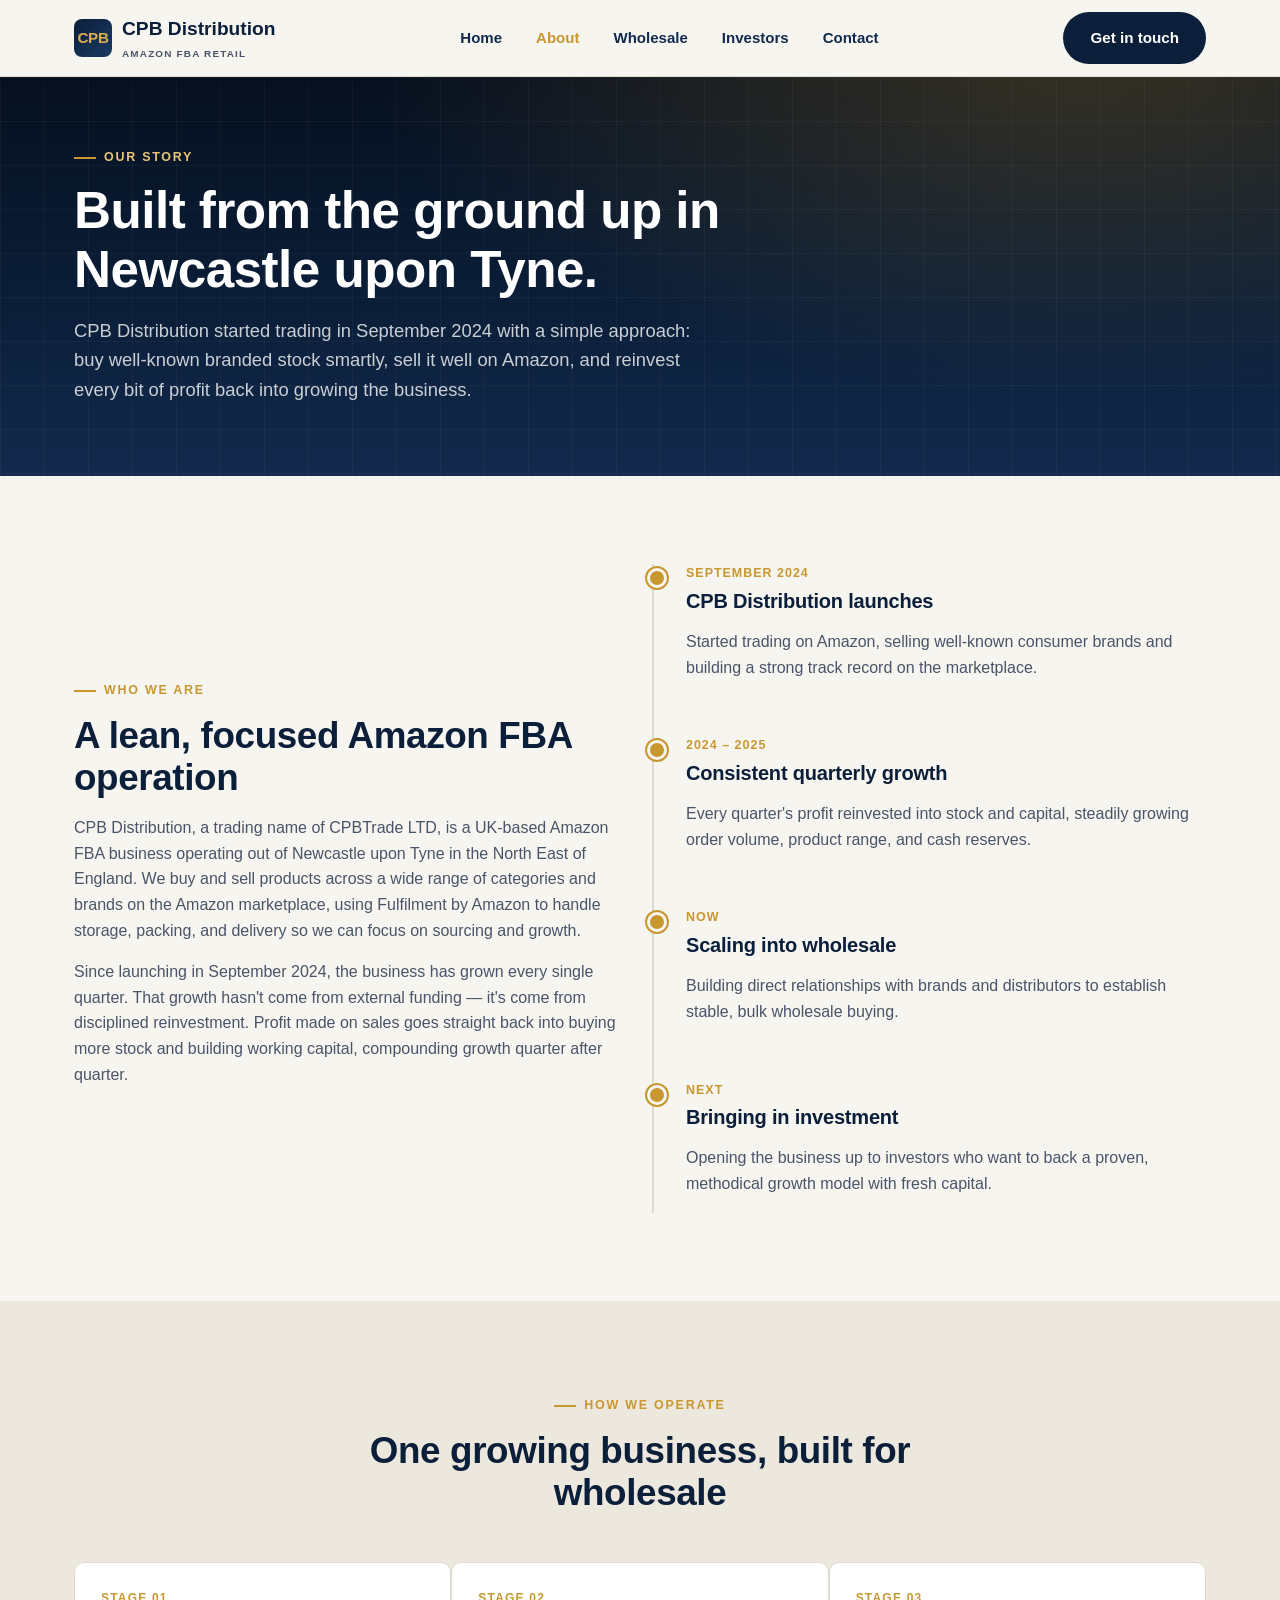
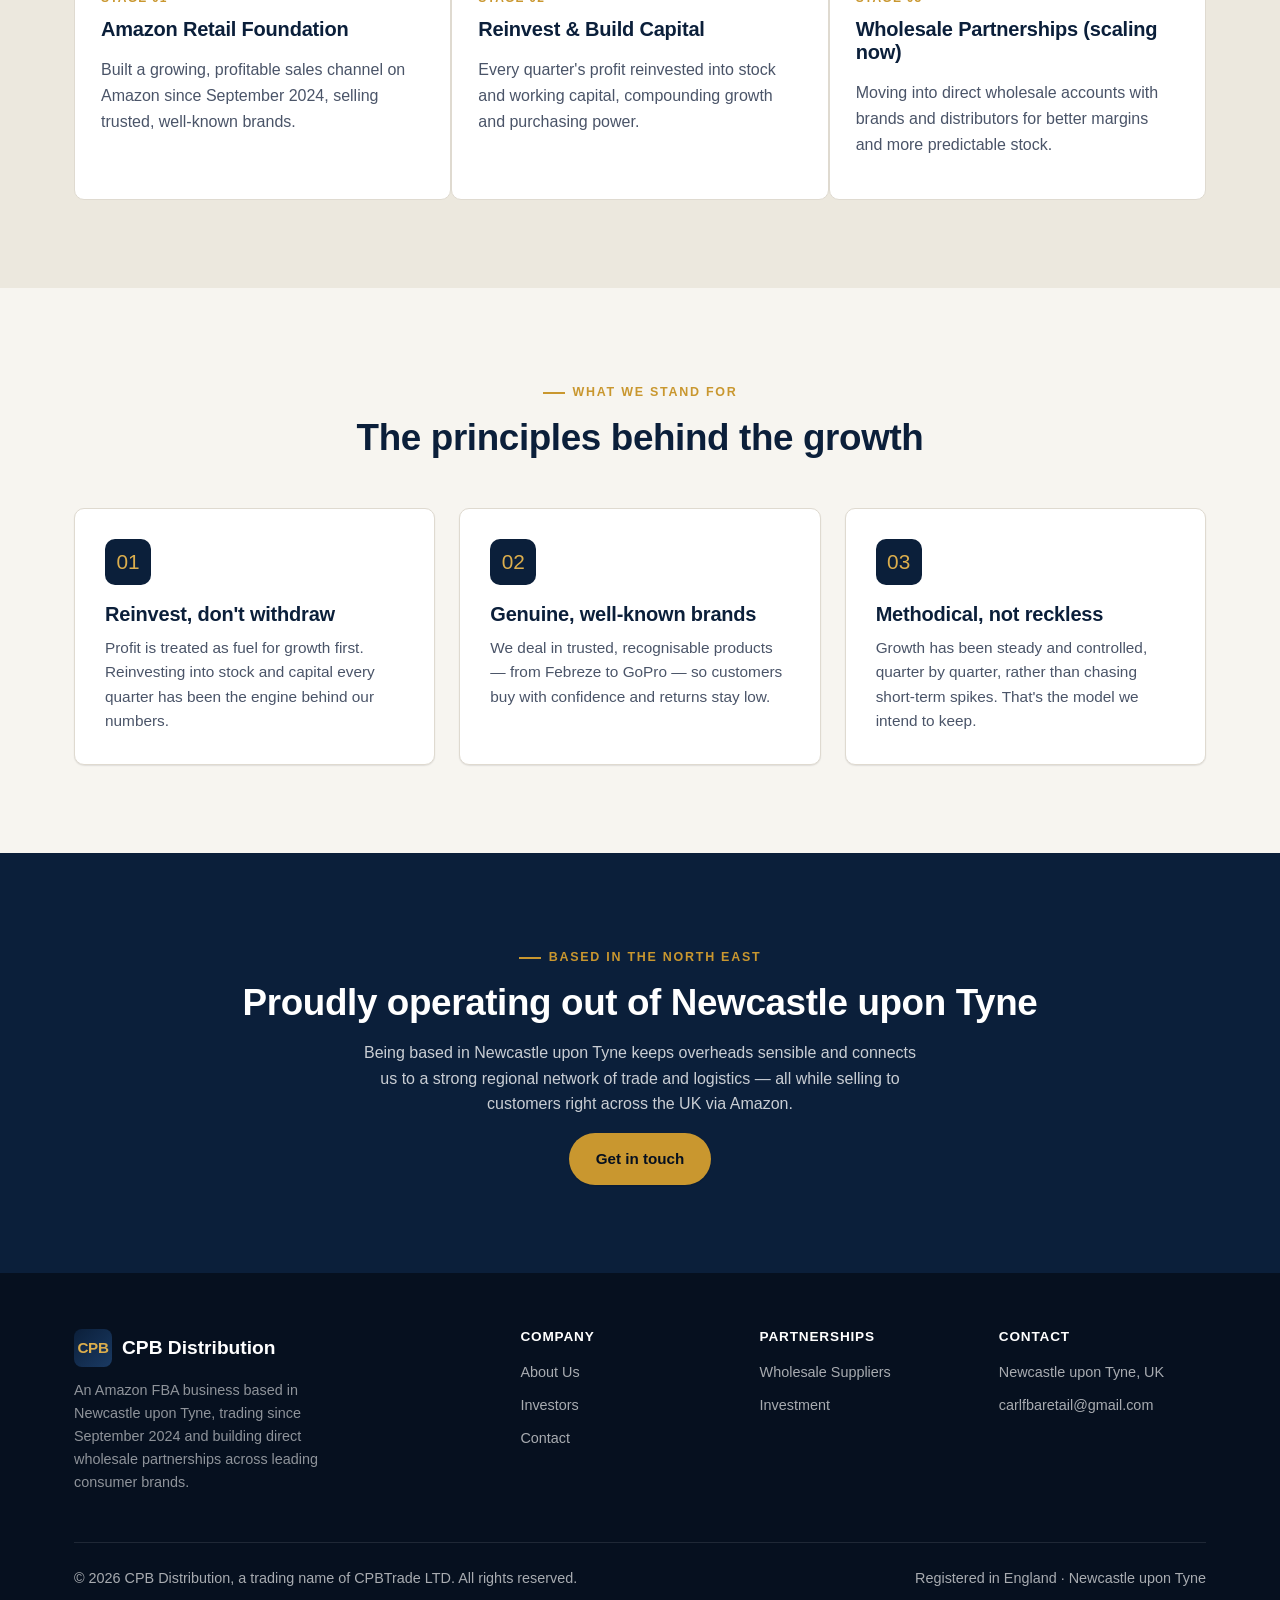
==== about.html @ 3da2c619 "Rebrand site to CPB Distribution (trading name of CPBTrade LTD) Swaps the customer-facing brand acro" ====
<!doctype html>
<html lang="en">
<head>
<meta charset="UTF-8">
<meta name="viewport" content="width=device-width, initial-scale=1.0">
<title>About CPB Distribution | Amazon FBA, Newcastle upon Tyne</title>
<meta name="description" content="CPB Distribution is an Amazon FBA business based in Newcastle upon Tyne, trading since September 2024. Learn our story, our model, and where we're heading.">
<link rel="icon" href="assets/img/favicon.svg" type="image/svg+xml">
<link rel="stylesheet" href="assets/css/style.css">
</head>
<body>

<header class="site-header">
  <div class="wrap nav">
    <a href="index.html" class="brand">
      <span class="mark">CPB</span>
      <span>
        CPB Distribution
        <span class="sub">Amazon FBA Retail</span>
      </span>
    </a>
    <nav class="nav-links">
      <a href="index.html">Home</a>
      <a href="about.html">About</a>
      <a href="wholesale.html">Wholesale</a>
      <a href="investors.html">Investors</a>
      <a href="contact.html">Contact</a>
    </nav>
    <div class="nav-cta">
      <a href="contact.html" class="btn btn-dark">Get in touch</a>
      <button class="nav-toggle" aria-label="Toggle menu"><span></span></button>
    </div>
  </div>
</header>

<section class="hero hero-page">
  <div class="wrap">
    <div class="eyebrow">Our story</div>
    <h1>Built from the ground up in Newcastle upon Tyne.</h1>
    <p class="lead">CPB Distribution started trading in September 2024 with a simple approach: buy well-known branded stock smartly, sell it well on Amazon, and reinvest every bit of profit back into growing the business.</p>
  </div>
</section>

<section>
  <div class="wrap grid-2" style="align-items:center">
    <div>
      <div class="eyebrow">Who we are</div>
      <h2>A lean, focused Amazon FBA operation</h2>
      <p>CPB Distribution, a trading name of CPBTrade LTD, is a UK-based Amazon FBA business operating out of Newcastle upon Tyne in the North East of England. We buy and sell products across a wide range of categories and brands on the Amazon marketplace, using Fulfilment by Amazon to handle storage, packing, and delivery so we can focus on sourcing and growth.</p>
      <p>Since launching in September 2024, the business has grown every single quarter. That growth hasn't come from external funding — it's come from disciplined reinvestment. Profit made on sales goes straight back into buying more stock and building working capital, compounding growth quarter after quarter.</p>
    </div>
    <div class="timeline">
      <div class="timeline-item">
        <span class="date">September 2024</span>
        <h3>CPB Distribution launches</h3>
        <p>Started trading on Amazon, selling well-known consumer brands and building a strong track record on the marketplace.</p>
      </div>
      <div class="timeline-item">
        <span class="date">2024 – 2025</span>
        <h3>Consistent quarterly growth</h3>
        <p>Every quarter's profit reinvested into stock and capital, steadily growing order volume, product range, and cash reserves.</p>
      </div>
      <div class="timeline-item">
        <span class="date">Now</span>
        <h3>Scaling into wholesale</h3>
        <p>Building direct relationships with brands and distributors to establish stable, bulk wholesale buying.</p>
      </div>
      <div class="timeline-item">
        <span class="date">Next</span>
        <h3>Bringing in investment</h3>
        <p>Opening the business up to investors who want to back a proven, methodical growth model with fresh capital.</p>
      </div>
    </div>
  </div>
</section>

<section class="bg-alt">
  <div class="wrap">
    <div class="section-head">
      <div class="eyebrow" style="justify-content:center">How we operate</div>
      <h2>One growing business, built for wholesale</h2>
    </div>
    <div class="flow">
      <div class="flow-step">
        <div class="step-num">STAGE 01</div>
        <h3>Amazon Retail Foundation</h3>
        <p>Built a growing, profitable sales channel on Amazon since September 2024, selling trusted, well-known brands.</p>
      </div>
      <div class="flow-step">
        <div class="step-num">STAGE 02</div>
        <h3>Reinvest &amp; Build Capital</h3>
        <p>Every quarter's profit reinvested into stock and working capital, compounding growth and purchasing power.</p>
      </div>
      <div class="flow-step">
        <div class="step-num">STAGE 03</div>
        <h3>Wholesale Partnerships (scaling now)</h3>
        <p>Moving into direct wholesale accounts with brands and distributors for better margins and more predictable stock.</p>
      </div>
    </div>
  </div>
</section>

<section>
  <div class="wrap">
    <div class="section-head">
      <div class="eyebrow" style="justify-content:center">What we stand for</div>
      <h2>The principles behind the growth</h2>
    </div>
    <div class="grid-3">
      <div class="card">
        <div class="icon">01</div>
        <h3>Reinvest, don't withdraw</h3>
        <p>Profit is treated as fuel for growth first. Reinvesting into stock and capital every quarter has been the engine behind our numbers.</p>
      </div>
      <div class="card">
        <div class="icon">02</div>
        <h3>Genuine, well-known brands</h3>
        <p>We deal in trusted, recognisable products — from Febreze to GoPro — so customers buy with confidence and returns stay low.</p>
      </div>
      <div class="card">
        <div class="icon">03</div>
        <h3>Methodical, not reckless</h3>
        <p>Growth has been steady and controlled, quarter by quarter, rather than chasing short-term spikes. That's the model we intend to keep.</p>
      </div>
    </div>
  </div>
</section>

<section class="bg-navy">
  <div class="wrap">
    <div class="callout" style="background:transparent; padding:0;">
      <div class="eyebrow" style="justify-content:center">Based in the North East</div>
      <h2>Proudly operating out of Newcastle upon Tyne</h2>
      <p>Being based in Newcastle upon Tyne keeps overheads sensible and connects us to a strong regional network of trade and logistics — all while selling to customers right across the UK via Amazon.</p>
      <div class="cta-row" style="justify-content:center">
        <a href="contact.html" class="btn btn-primary">Get in touch</a>
      </div>
    </div>
  </div>
</section>

<footer class="site-footer">
  <div class="wrap">
    <div class="footer-grid">
      <div class="footer-brand">
        <div class="brand"><span class="mark">CPB</span> CPB Distribution</div>
        <p style="color:rgba(255,255,255,0.55); max-width:280px;">An Amazon FBA business based in Newcastle upon Tyne, trading since September 2024 and building direct wholesale partnerships across leading consumer brands.</p>
      </div>
      <div>
        <h4>Company</h4>
        <ul>
          <li><a href="about.html">About Us</a></li>
          <li><a href="investors.html">Investors</a></li>
          <li><a href="contact.html">Contact</a></li>
        </ul>
      </div>
      <div>
        <h4>Partnerships</h4>
        <ul>
          <li><a href="wholesale.html">Wholesale Suppliers</a></li>
          <li><a href="investors.html">Investment</a></li>
        </ul>
      </div>
      <div>
        <h4>Contact</h4>
        <ul>
          <li>Newcastle upon Tyne, UK</li>
          <li><a href="mailto:carlfbaretail@gmail.com">carlfbaretail@gmail.com</a></li>
        </ul>
      </div>
    </div>
    <div class="footer-bottom">
      <span>&copy; 2026 CPB Distribution, a trading name of CPBTrade LTD. All rights reserved.</span>
      <span>Registered in England &middot; Newcastle upon Tyne</span>
    </div>
  </div>
</footer>

<script src="assets/js/main.js"></script>
</body>
</html>
---- assets/css/style.css ----
/* ==========================================================================
   CPB Distribution — Site Styles
   ========================================================================== */

:root {
  --navy-950: #06101f;
  --navy-900: #0b1f3a;
  --navy-800: #122a4d;
  --navy-700: #1a3a63;
  --navy-600: #234a7c;
  --gold-500: #c9972f;
  --gold-400: #dcae4d;
  --gold-300: #e8c477;
  --paper: #f7f5f0;
  --paper-dim: #ece8de;
  --ink: #10151f;
  --ink-soft: #4a5468;
  --white: #ffffff;
  --line: #dfdad0;
  --success: #2f7a4d;

  --max-w: 1180px;
  --radius: 10px;
  --shadow-sm: 0 1px 2px rgba(6, 16, 31, 0.06), 0 1px 1px rgba(6, 16, 31, 0.04);
  --shadow-md: 0 8px 24px rgba(6, 16, 31, 0.10);
  --shadow-lg: 0 20px 48px rgba(6, 16, 31, 0.16);

  --font: -apple-system, BlinkMacSystemFont, "Segoe UI", Roboto, Helvetica, Arial, sans-serif;
}

* { box-sizing: border-box; }
html { scroll-behavior: smooth; }

body {
  margin: 0;
  font-family: var(--font);
  color: var(--ink);
  background: var(--paper);
  line-height: 1.6;
  -webkit-font-smoothing: antialiased;
}

img { max-width: 100%; display: block; }

a { color: inherit; text-decoration: none; }

.wrap {
  max-width: var(--max-w);
  margin: 0 auto;
  padding: 0 24px;
}

h1, h2, h3, h4 {
  font-family: var(--font);
  font-weight: 700;
  line-height: 1.15;
  letter-spacing: -0.01em;
  color: var(--navy-900);
  margin: 0 0 16px;
}

h1 { font-size: clamp(2rem, 4vw, 3.2rem); }
h2 { font-size: clamp(1.6rem, 3vw, 2.3rem); }
h3 { font-size: 1.25rem; }

p { margin: 0 0 16px; color: var(--ink-soft); }

.lead {
  font-size: 1.15rem;
  color: var(--ink-soft);
}

.eyebrow {
  display: inline-flex;
  align-items: center;
  gap: 8px;
  font-size: 0.78rem;
  font-weight: 700;
  letter-spacing: 0.14em;
  text-transform: uppercase;
  color: var(--gold-500);
  margin-bottom: 14px;
}
.eyebrow::before {
  content: "";
  width: 22px;
  height: 2px;
  background: var(--gold-500);
  display: inline-block;
}

section { padding: 88px 0; }
section.tight { padding: 56px 0; }

/* ---------- Buttons ---------- */
.btn {
  display: inline-flex;
  align-items: center;
  gap: 8px;
  padding: 13px 26px;
  border-radius: 999px;
  font-weight: 600;
  font-size: 0.95rem;
  border: 1px solid transparent;
  cursor: pointer;
  transition: transform 0.15s ease, box-shadow 0.15s ease, background 0.15s ease, color 0.15s ease;
}
.btn-primary {
  background: var(--gold-500);
  color: var(--navy-950);
  box-shadow: var(--shadow-sm);
}
.btn-primary:hover { background: var(--gold-400); transform: translateY(-1px); box-shadow: var(--shadow-md); }

.btn-outline {
  background: transparent;
  border-color: rgba(255,255,255,0.35);
  color: var(--white);
}
.btn-outline:hover { background: rgba(255,255,255,0.1); transform: translateY(-1px); }

.btn-dark {
  background: var(--navy-900);
  color: var(--white);
}
.btn-dark:hover { background: var(--navy-800); transform: translateY(-1px); box-shadow: var(--shadow-md); }

.btn-ghost {
  background: transparent;
  border-color: var(--line);
  color: var(--navy-900);
}
.btn-ghost:hover { border-color: var(--navy-600); }

.cta-row { display: flex; gap: 14px; flex-wrap: wrap; }

/* ---------- Header / Nav ---------- */
.site-header {
  position: sticky;
  top: 0;
  z-index: 100;
  background: rgba(247, 245, 240, 0.9);
  backdrop-filter: saturate(180%) blur(10px);
  border-bottom: 1px solid var(--line);
}
.nav {
  display: flex;
  align-items: center;
  justify-content: space-between;
  height: 76px;
}
.brand {
  display: flex;
  align-items: center;
  gap: 10px;
  font-weight: 800;
  font-size: 1.2rem;
  color: var(--navy-900);
}
.brand .mark {
  width: 38px;
  height: 38px;
  border-radius: 8px;
  background: linear-gradient(135deg, var(--navy-900), var(--navy-700));
  color: var(--gold-400);
  display: flex;
  align-items: center;
  justify-content: center;
  font-weight: 800;
  font-size: 0.95rem;
  letter-spacing: -0.02em;
}
.brand .sub {
  display: block;
  font-size: 0.62rem;
  font-weight: 600;
  letter-spacing: 0.12em;
  color: var(--ink-soft);
  text-transform: uppercase;
  margin-top: 1px;
}

.nav-links {
  display: flex;
  align-items: center;
  gap: 6px;
}
.nav-links a {
  padding: 9px 14px;
  border-radius: 8px;
  font-size: 0.94rem;
  font-weight: 600;
  color: var(--navy-800);
  transition: background 0.15s ease, color 0.15s ease;
}
.nav-links a:hover { background: var(--paper-dim); }
.nav-links a.active { color: var(--gold-500); }

.nav-cta { display: flex; align-items: center; gap: 10px; }
.nav-toggle {
  display: none;
  background: none;
  border: 1px solid var(--line);
  border-radius: 8px;
  width: 42px;
  height: 42px;
  align-items: center;
  justify-content: center;
  cursor: pointer;
}
.nav-toggle span, .nav-toggle::before, .nav-toggle::after {
  content: "";
  display: block;
  width: 18px;
  height: 2px;
  background: var(--navy-900);
  position: relative;
}
.nav-toggle::before { transform: translateY(-6px); position: absolute; }
.nav-toggle::after { transform: translateY(6px); position: absolute; }

/* ---------- Hero ---------- */
.hero {
  background: radial-gradient(1200px 600px at 85% -10%, rgba(201,151,47,0.25), transparent 60%), linear-gradient(180deg, var(--navy-950), var(--navy-900) 60%, var(--navy-800));
  color: var(--white);
  padding: 96px 0 84px;
  position: relative;
  overflow: hidden;
}
.hero::after {
  content: "";
  position: absolute;
  inset: 0;
  background-image: linear-gradient(rgba(255,255,255,0.035) 1px, transparent 1px), linear-gradient(90deg, rgba(255,255,255,0.035) 1px, transparent 1px);
  background-size: 44px 44px;
  pointer-events: none;
}
.hero .wrap { position: relative; }
.hero .eyebrow { color: var(--gold-300); }
.hero h1 { color: var(--white); max-width: 780px; }
.hero p.lead { color: rgba(255,255,255,0.78); max-width: 620px; }
.hero-page {
  padding: 64px 0 56px;
}
.hero-page h1 { max-width: 700px; }

/* ---------- Stat strip ---------- */
.stat-strip {
  background: var(--navy-800);
  border-top: 1px solid rgba(255,255,255,0.08);
}
.stat-grid {
  display: grid;
  grid-template-columns: repeat(4, 1fr);
  gap: 24px;
  padding: 36px 0;
}
.stat {
  text-align: left;
  border-left: 2px solid var(--gold-500);
  padding-left: 16px;
}
.stat .num {
  font-size: 1.7rem;
  font-weight: 800;
  color: var(--white);
  display: block;
  letter-spacing: -0.01em;
}
.stat .label {
  font-size: 0.85rem;
  color: rgba(255,255,255,0.65);
}

/* ---------- Cards / Grid ---------- */
.grid-3 {
  display: grid;
  grid-template-columns: repeat(3, 1fr);
  gap: 24px;
}
.grid-2 {
  display: grid;
  grid-template-columns: 1fr 1fr;
  gap: 24px;
}
.card {
  background: var(--white);
  border: 1px solid var(--line);
  border-radius: var(--radius);
  padding: 30px;
  box-shadow: var(--shadow-sm);
  transition: box-shadow 0.2s ease, transform 0.2s ease;
}
.card:hover { box-shadow: var(--shadow-md); transform: translateY(-2px); }
.card .icon {
  width: 46px;
  height: 46px;
  border-radius: 10px;
  background: var(--navy-900);
  color: var(--gold-400);
  display: flex;
  align-items: center;
  justify-content: center;
  font-size: 1.3rem;
  margin-bottom: 18px;
}
.card h3 { margin-bottom: 10px; }
.card p { margin-bottom: 0; font-size: 0.96rem; }
.card .tag {
  display: inline-block;
  font-size: 0.7rem;
  font-weight: 700;
  letter-spacing: 0.08em;
  text-transform: uppercase;
  color: var(--gold-500);
  background: rgba(201,151,47,0.12);
  padding: 4px 10px;
  border-radius: 999px;
  margin-bottom: 14px;
}

.section-head {
  max-width: 640px;
  margin: 0 auto 48px;
  text-align: center;
}
.section-head.left { margin: 0 0 48px; text-align: left; }

.bg-alt { background: var(--paper-dim); }
.bg-navy { background: var(--navy-900); color: var(--white); }
.bg-navy h2, .bg-navy h3 { color: var(--white); }
.bg-navy p { color: rgba(255,255,255,0.75); }

/* ---------- Brands ---------- */
.brand-strip {
  display: flex;
  flex-wrap: wrap;
  gap: 14px;
  justify-content: center;
}
.brand-pill {
  display: flex;
  align-items: center;
  gap: 10px;
  background: var(--white);
  border: 1px solid var(--line);
  border-radius: 999px;
  padding: 12px 22px;
  font-weight: 700;
  color: var(--navy-900);
  font-size: 1rem;
  box-shadow: var(--shadow-sm);
}
.brand-pill .dot {
  width: 9px;
  height: 9px;
  border-radius: 50%;
  background: var(--gold-500);
}

/* ---------- Timeline ---------- */
.timeline {
  position: relative;
  padding-left: 32px;
  border-left: 2px solid var(--line);
}
.timeline-item {
  position: relative;
  padding-bottom: 40px;
}
.timeline-item:last-child { padding-bottom: 0; }
.timeline-item::before {
  content: "";
  position: absolute;
  left: -39px;
  top: 4px;
  width: 14px;
  height: 14px;
  border-radius: 50%;
  background: var(--gold-500);
  border: 3px solid var(--paper);
  box-shadow: 0 0 0 2px var(--gold-500);
}
.timeline-item .date {
  font-size: 0.78rem;
  font-weight: 700;
  letter-spacing: 0.08em;
  text-transform: uppercase;
  color: var(--gold-500);
  margin-bottom: 6px;
  display: block;
}

/* ---------- Model / flow ---------- */
.flow {
  display: grid;
  grid-template-columns: repeat(3, 1fr);
  gap: 0;
  align-items: stretch;
}
.flow-step {
  background: var(--white);
  border: 1px solid var(--line);
  border-radius: var(--radius);
  padding: 26px;
  position: relative;
}
.flow-step .step-num {
  font-size: 0.75rem;
  font-weight: 800;
  color: var(--gold-500);
  letter-spacing: 0.1em;
  margin-bottom: 10px;
}

/* ---------- List check ---------- */
.check-list { list-style: none; padding: 0; margin: 0; }
.check-list li {
  display: flex;
  gap: 12px;
  align-items: flex-start;
  margin-bottom: 14px;
  color: var(--ink-soft);
}
.check-list li::before {
  content: "✓";
  flex-shrink: 0;
  width: 22px;
  height: 22px;
  border-radius: 50%;
  background: rgba(201,151,47,0.15);
  color: var(--gold-500);
  font-weight: 800;
  font-size: 0.75rem;
  display: flex;
  align-items: center;
  justify-content: center;
  margin-top: 2px;
}

/* ---------- Quote / Callout ---------- */
.callout {
  background: linear-gradient(135deg, var(--navy-900), var(--navy-700));
  color: var(--white);
  border-radius: 16px;
  padding: 48px;
  text-align: center;
}
.callout h2 { color: var(--white); }
.callout p { color: rgba(255,255,255,0.78); max-width: 560px; margin-left: auto; margin-right: auto; }

/* ---------- Forms ---------- */
.form-card {
  background: var(--white);
  border: 1px solid var(--line);
  border-radius: var(--radius);
  padding: 36px;
  box-shadow: var(--shadow-sm);
}
.form-row { margin-bottom: 18px; }
.form-row label {
  display: block;
  font-weight: 600;
  font-size: 0.88rem;
  color: var(--navy-900);
  margin-bottom: 6px;
}
.form-row input,
.form-row select,
.form-row textarea {
  width: 100%;
  padding: 12px 14px;
  border: 1px solid var(--line);
  border-radius: 8px;
  font-family: var(--font);
  font-size: 0.95rem;
  background: var(--paper);
  color: var(--ink);
  transition: border-color 0.15s ease, box-shadow 0.15s ease;
}
.form-row input:focus,
.form-row select:focus,
.form-row textarea:focus {
  outline: none;
  border-color: var(--gold-500);
  box-shadow: 0 0 0 3px rgba(201,151,47,0.18);
}
.form-row textarea { resize: vertical; min-height: 120px; }
.form-note { font-size: 0.82rem; color: var(--ink-soft); margin-top: 10px; }
#form-status {
  margin-top: 16px;
  padding: 12px 16px;
  border-radius: 8px;
  font-size: 0.9rem;
  display: none;
}
#form-status.show { display: block; }
#form-status.ok { background: rgba(47,122,77,0.12); color: var(--success); }

/* ---------- Contact info cards ---------- */
.info-list { list-style: none; padding: 0; margin: 0; }
.info-list li {
  display: flex;
  gap: 14px;
  align-items: flex-start;
  padding: 16px 0;
  border-bottom: 1px solid var(--line);
}
.info-list li:last-child { border-bottom: none; }
.info-list .ic {
  width: 40px;
  height: 40px;
  border-radius: 8px;
  background: var(--navy-900);
  color: var(--gold-400);
  display: flex;
  align-items: center;
  justify-content: center;
  flex-shrink: 0;
}
.info-list strong { display: block; color: var(--navy-900); font-size: 0.92rem; }
.info-list span { color: var(--ink-soft); font-size: 0.92rem; }

/* ---------- Footer ---------- */
.site-footer {
  background: var(--navy-950);
  color: rgba(255,255,255,0.65);
  padding: 56px 0 28px;
  font-size: 0.9rem;
}
.footer-grid {
  display: grid;
  grid-template-columns: 2fr 1fr 1fr 1fr;
  gap: 32px;
  padding-bottom: 32px;
  border-bottom: 1px solid rgba(255,255,255,0.1);
}
.footer-grid h4 {
  color: var(--white);
  font-size: 0.85rem;
  letter-spacing: 0.06em;
  text-transform: uppercase;
  margin-bottom: 16px;
}
.footer-grid ul { list-style: none; padding: 0; margin: 0; }
.footer-grid li { margin-bottom: 10px; }
.footer-grid a:hover { color: var(--gold-400); }
.footer-brand .brand { color: var(--white); margin-bottom: 12px; }
.footer-bottom {
  display: flex;
  justify-content: space-between;
  align-items: center;
  padding-top: 24px;
  flex-wrap: wrap;
  gap: 12px;
}

/* ---------- Badges on hero (page-specific) ---------- */
.badge-row { display: flex; gap: 10px; flex-wrap: wrap; margin-bottom: 22px; }
.badge {
  font-size: 0.75rem;
  font-weight: 700;
  letter-spacing: 0.06em;
  text-transform: uppercase;
  color: var(--navy-950);
  background: var(--gold-400);
  padding: 6px 12px;
  border-radius: 999px;
}
.badge.outline {
  background: transparent;
  color: var(--gold-300);
  border: 1px solid rgba(220,174,77,0.5);
}

/* ---------- Responsive ---------- */
@media (max-width: 900px) {
  .grid-3, .grid-2, .flow, .footer-grid { grid-template-columns: 1fr; }
  .stat-grid { grid-template-columns: repeat(2, 1fr); }
  .footer-grid { gap: 28px; }
}

@media (max-width: 760px) {
  .nav-links { display: none; }
  .nav-toggle { display: flex; }
  .nav.open .nav-links {
    display: flex;
    flex-direction: column;
    position: absolute;
    top: 76px;
    left: 0;
    right: 0;
    background: var(--paper);
    border-bottom: 1px solid var(--line);
    padding: 12px 24px 20px;
    gap: 4px;
  }
  section { padding: 60px 0; }
  .callout { padding: 32px 22px; }
  .footer-bottom { flex-direction: column; align-items: flex-start; }
}
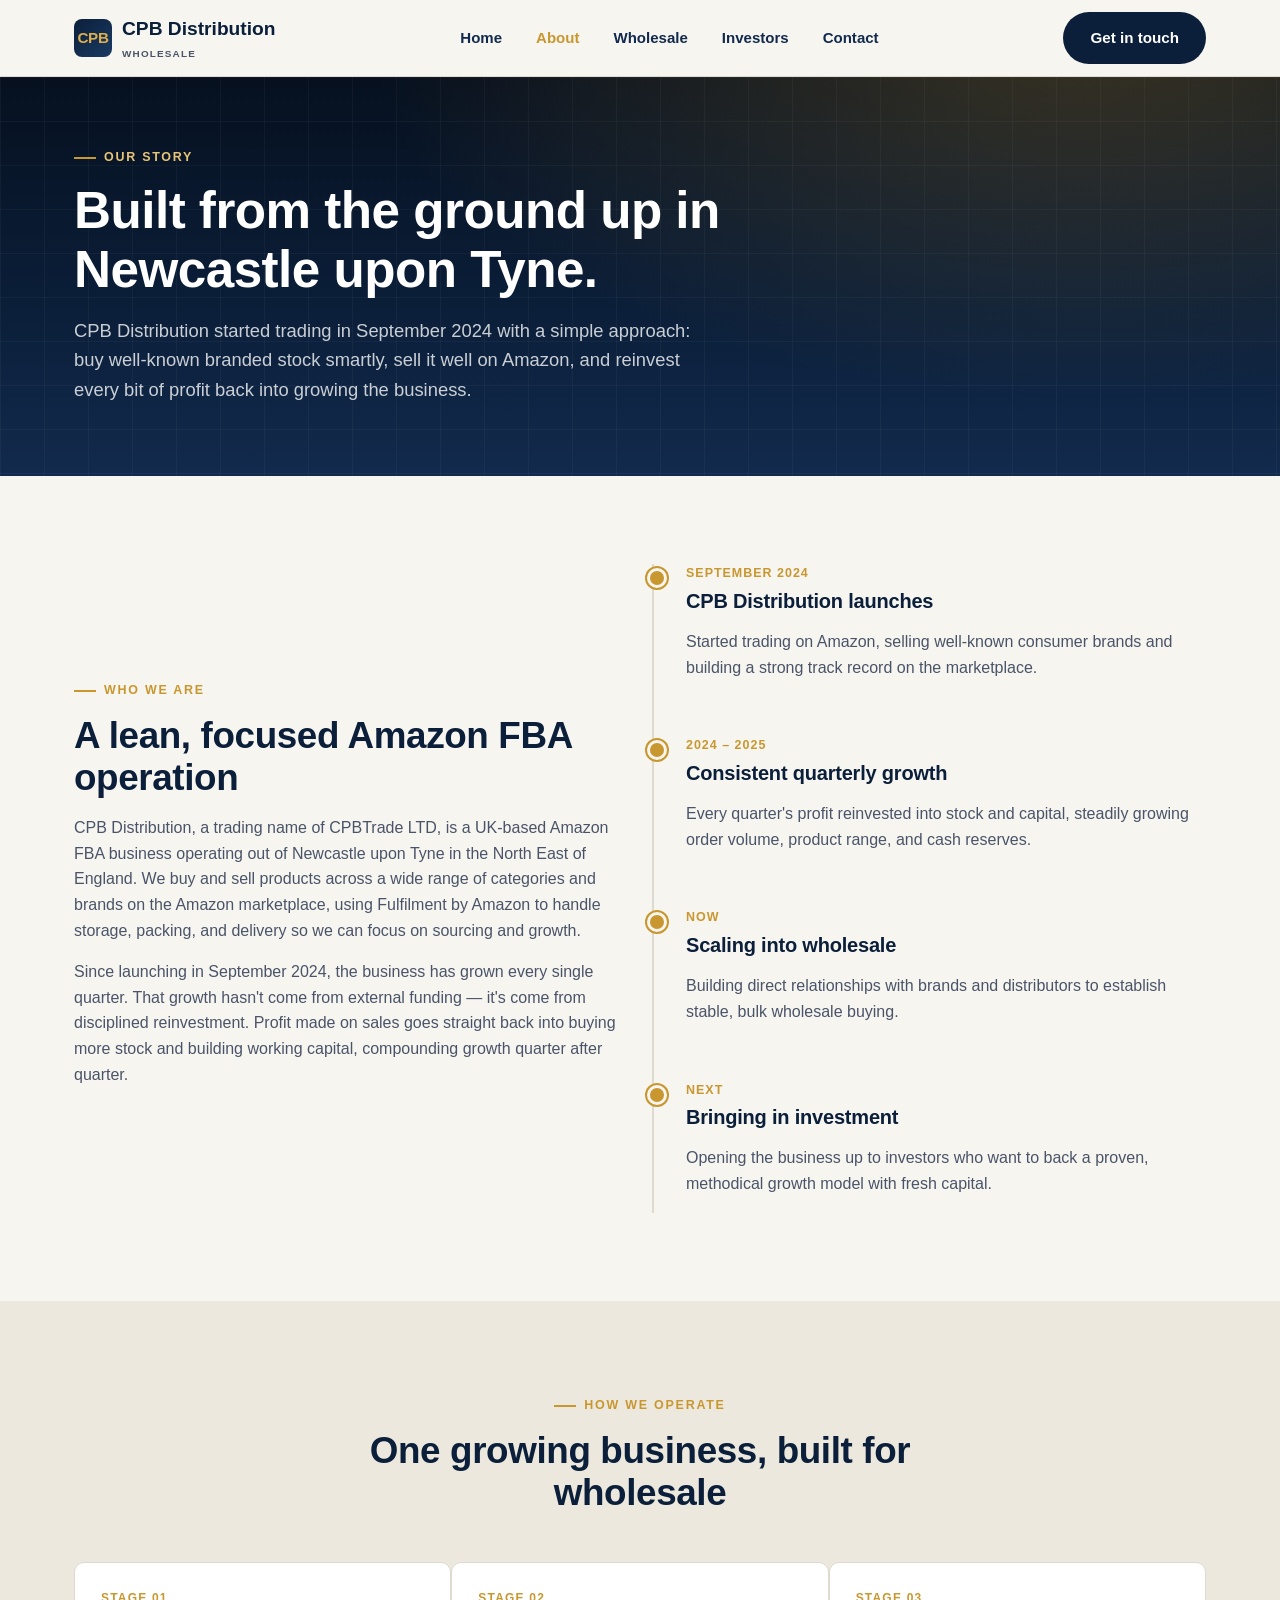
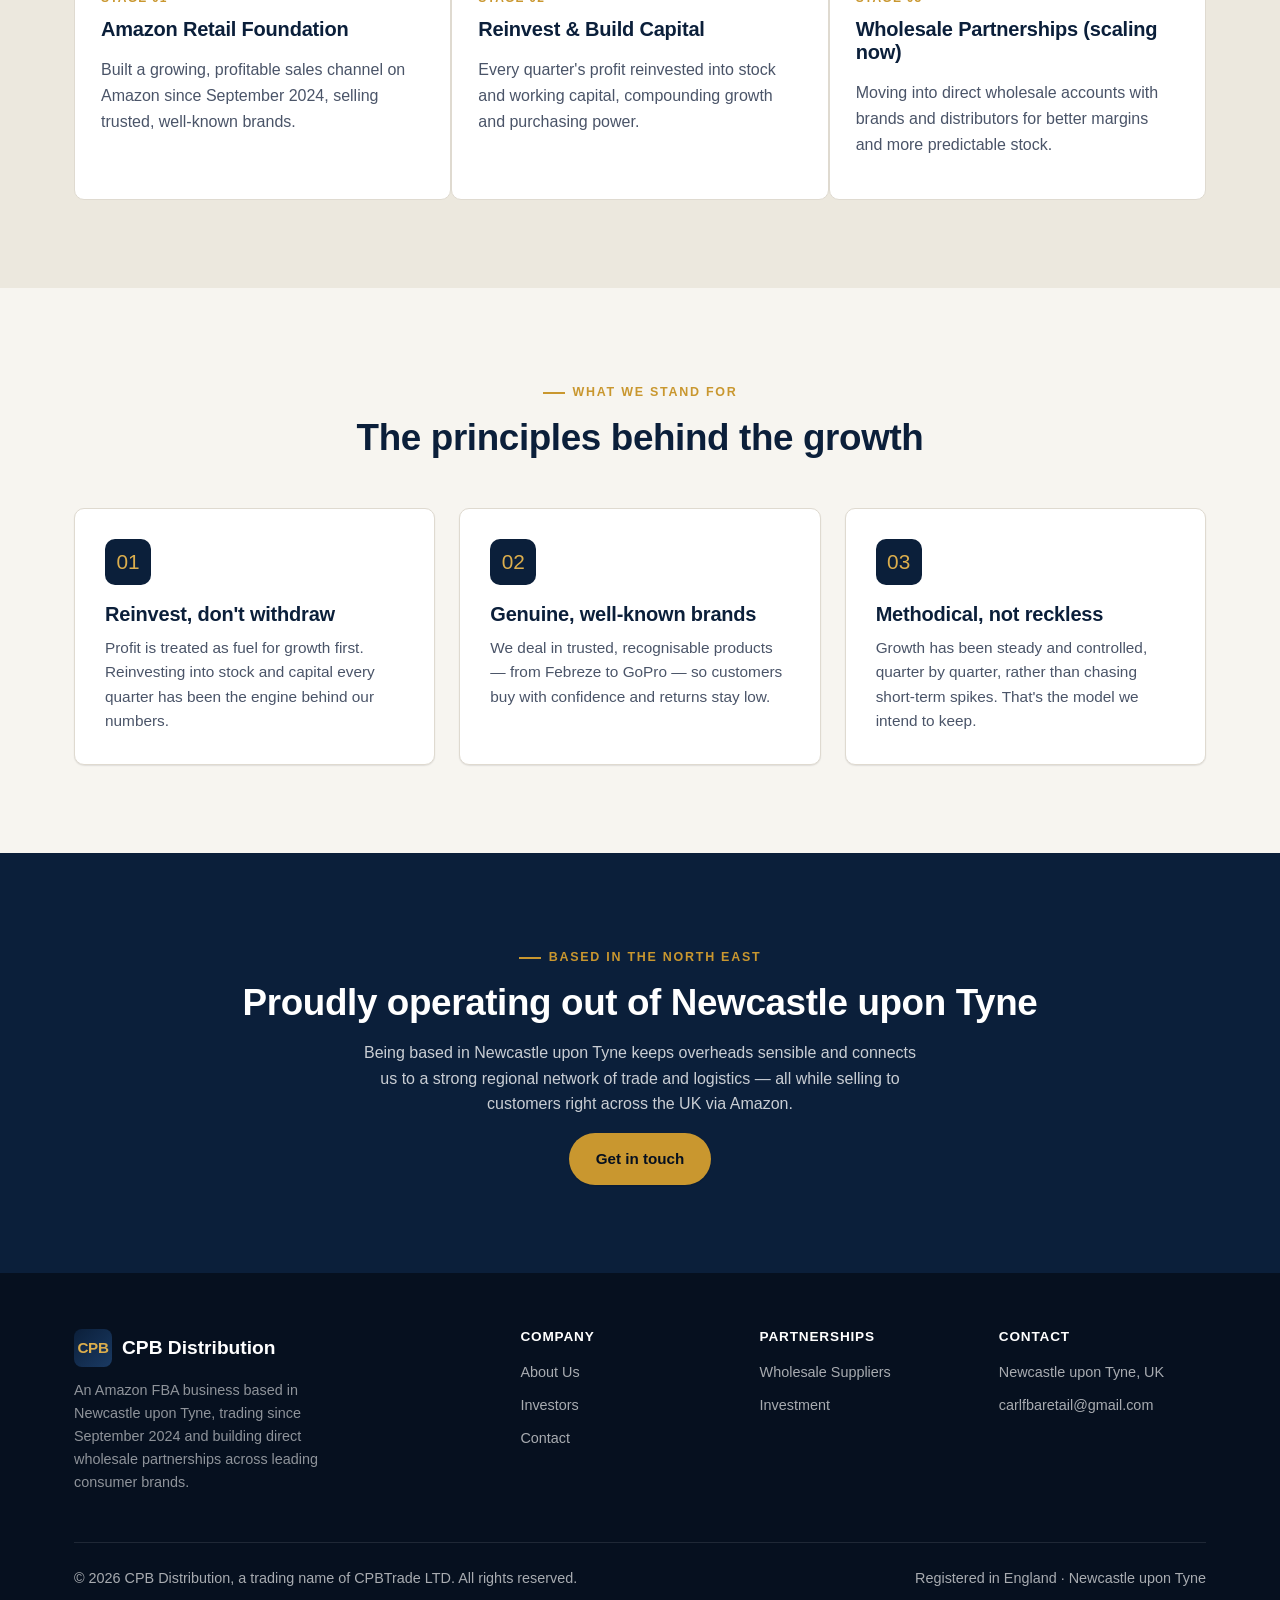
==== commit 6a363907: "Change nav tagline from Amazon FBA Retail to Wholesale Co-Authored-By: Claude Sonnet 5 <noreply@anth" ====
--- a/about.html
+++ b/about.html
@@ -16,7 +16,7 @@
       <span class="mark">CPB</span>
       <span>
         CPB Distribution
-        <span class="sub">Amazon FBA Retail</span>
+        <span class="sub">Wholesale</span>
       </span>
     </a>
     <nav class="nav-links">
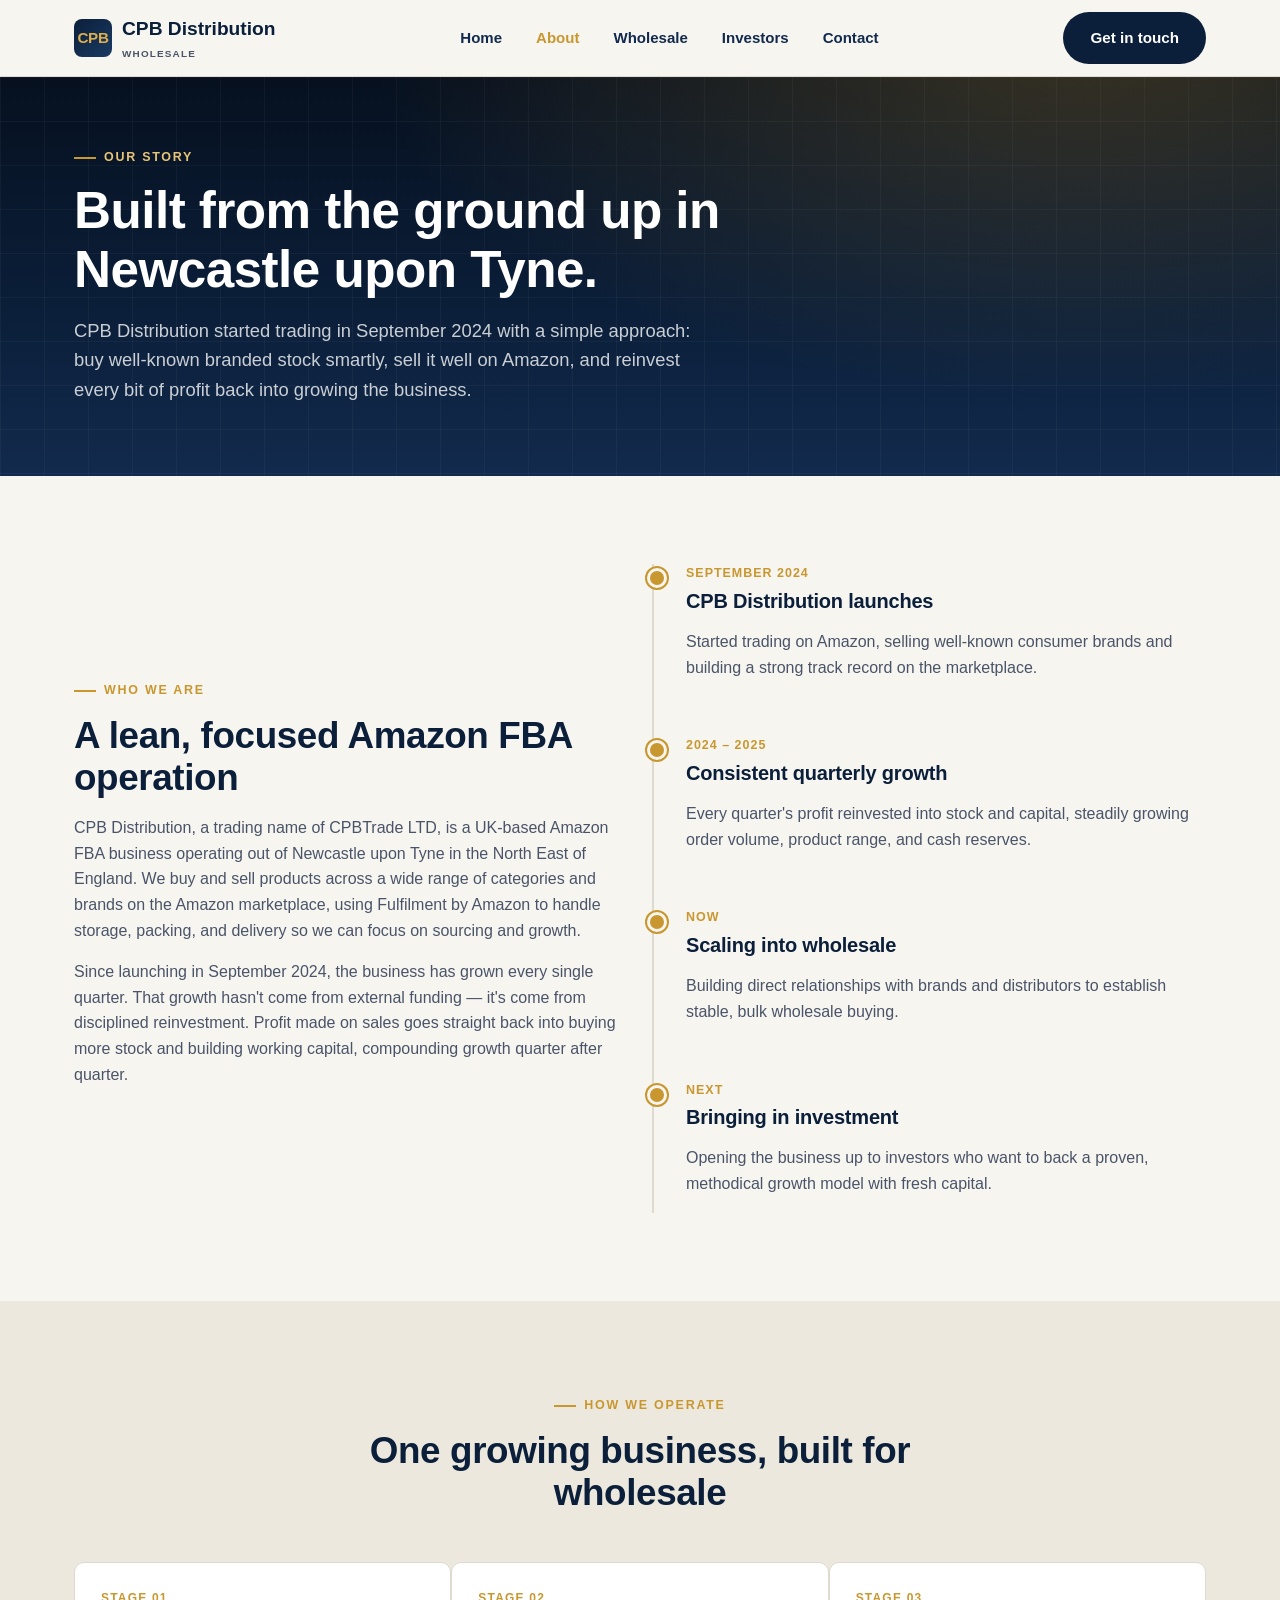
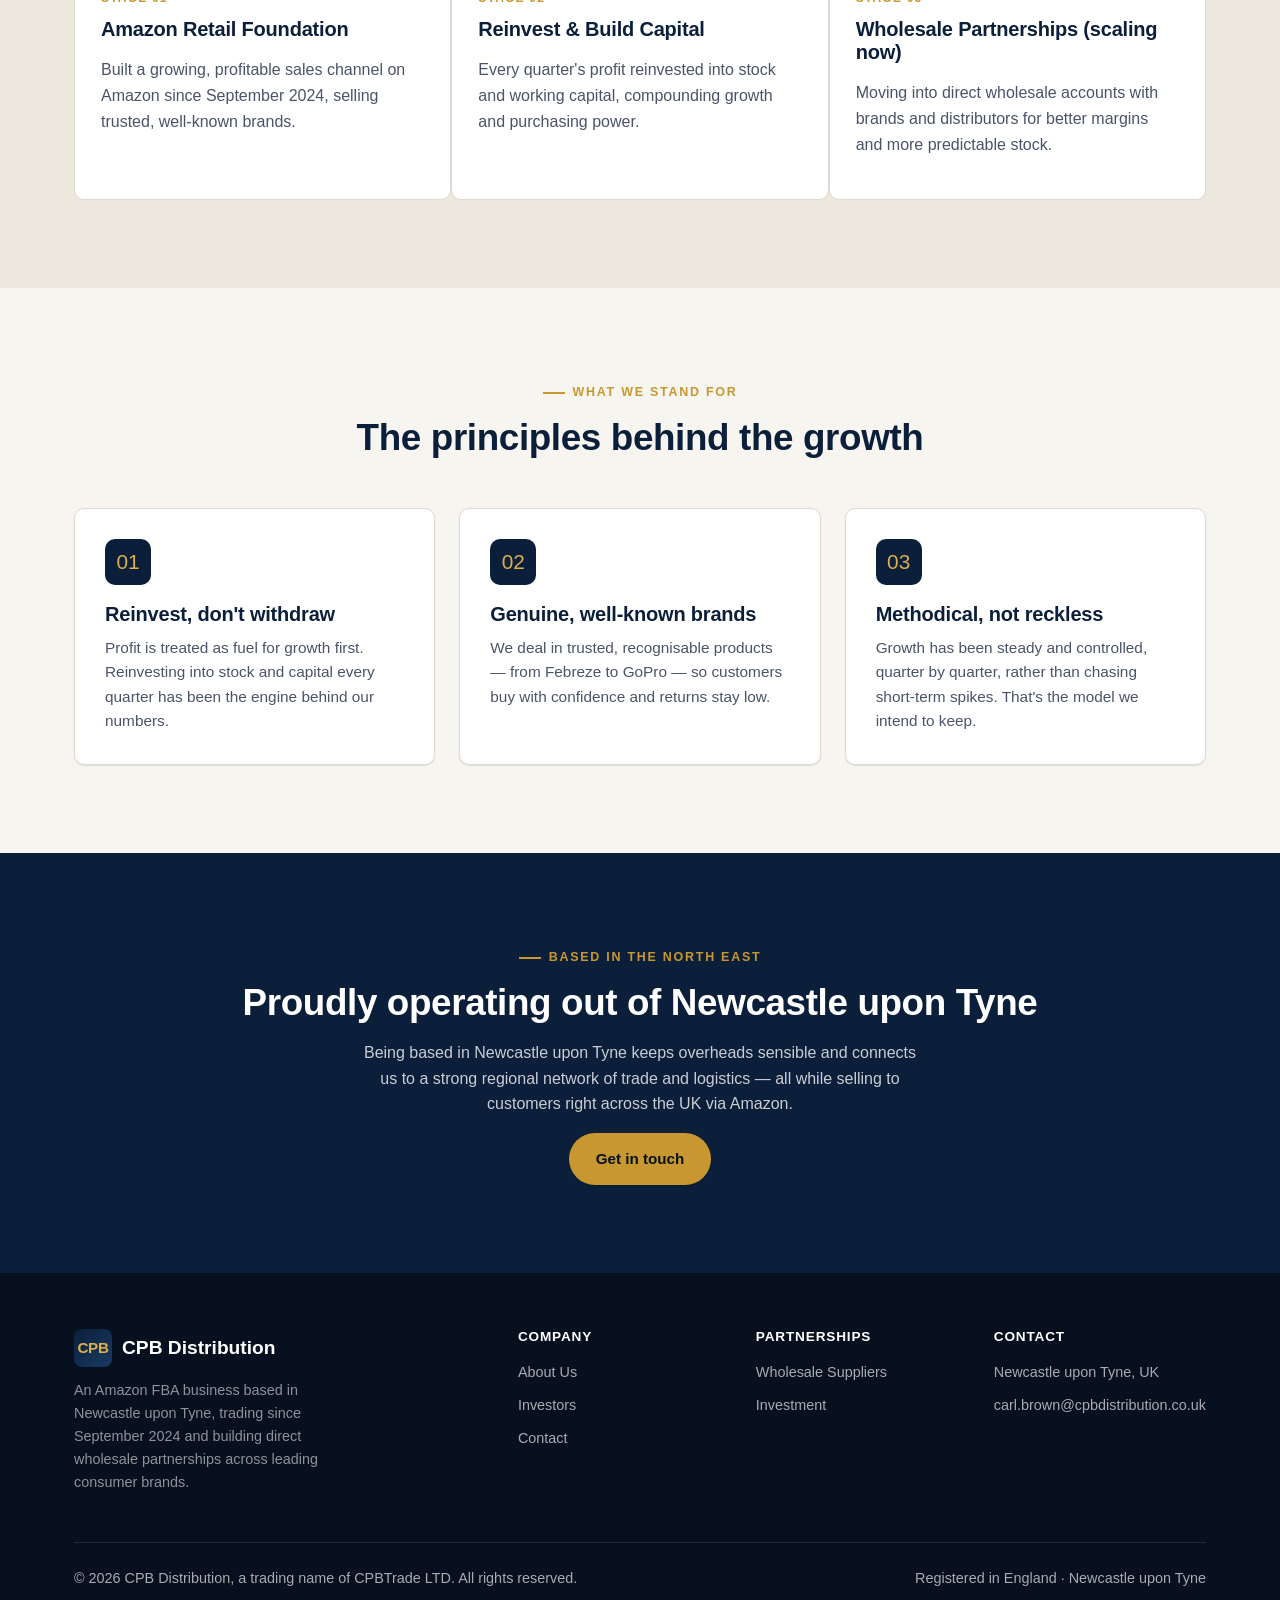
==== commit ab8f7d69: "Update contact email to carl.brown@cpbdistribution.co.uk Replaces the personal Gmail address with th" ====
--- a/about.html
+++ b/about.html
@@ -165,7 +165,7 @@
         <h4>Contact</h4>
         <ul>
           <li>Newcastle upon Tyne, UK</li>
-          <li><a href="mailto:carlfbaretail@gmail.com">carlfbaretail@gmail.com</a></li>
+          <li><a href="mailto:carl.brown@cpbdistribution.co.uk">carl.brown@cpbdistribution.co.uk</a></li>
         </ul>
       </div>
     </div>
--- a/assets/css/style.css
+++ b/assets/css/style.css
@@ -331,31 +331,110 @@
 .bg-navy h2, .bg-navy h3 { color: var(--white); }
 .bg-navy p { color: rgba(255,255,255,0.75); }
 
-/* ---------- Brands ---------- */
-.brand-strip {
-  display: flex;
-  flex-wrap: wrap;
-  gap: 14px;
-  justify-content: center;
-}
-.brand-pill {
-  display: flex;
-  align-items: center;
-  gap: 10px;
-  background: var(--white);
-  border: 1px solid var(--line);
-  border-radius: 999px;
-  padding: 12px 22px;
+/* ---------- World map ---------- */
+.map-card {
+  position: relative;
+  overflow: hidden;
+  background: linear-gradient(160deg, var(--navy-950), var(--navy-900) 70%);
+  border: 1px solid var(--navy-700);
+  border-radius: var(--radius);
+  padding: 24px;
+  box-shadow: var(--shadow-lg);
+  max-width: 620px;
+  margin: 0 auto;
+}
+.map-card::before {
+  content: "";
+  position: absolute;
+  inset: 0;
+  background-image: linear-gradient(rgba(255,255,255,0.035) 1px, transparent 1px), linear-gradient(90deg, rgba(255,255,255,0.035) 1px, transparent 1px);
+  background-size: 32px 32px;
+  pointer-events: none;
+}
+.world-map-svg {
+  position: relative;
+  width: 100%;
+  height: auto;
+  display: block;
+}
+.world-map-svg .countries path {
+  fill: #263c60;
+  stroke: rgba(255,255,255,0.1);
+  stroke-width: 0.12;
+  transition: fill 0.2s ease;
+}
+.world-map-svg .route {
+  fill: none;
+  stroke-linecap: round;
+  stroke-dasharray: 0.55 0.7;
+  animation: route-flow 10s linear infinite;
+  cursor: pointer;
+  transition: stroke-width 0.2s ease, opacity 0.2s ease;
+}
+.world-map-svg .route:hover { stroke-width: 0.47; opacity: 1; }
+.world-map-svg .route-eu {
+  stroke: var(--gold-400);
+  stroke-width: 0.19;
+  opacity: 0.8;
+}
+@keyframes route-flow {
+  to { stroke-dashoffset: -50; }
+}
+.world-map-svg .node-eu {
+  cursor: pointer;
+  fill: var(--gold-400);
+  transform-box: fill-box;
+  transform-origin: center;
+  transition: transform 0.2s ease, filter 0.2s ease;
+}
+.world-map-svg .node-eu:hover {
+  transform: scale(2.2);
+  filter: drop-shadow(0 0 1.2px var(--gold-400));
+}
+.world-map-svg .node-home {
+  fill: var(--gold-300);
+  stroke: var(--navy-950);
+  stroke-width: 0.19;
+  cursor: pointer;
+  filter: drop-shadow(0 0 1px rgba(232,196,119,0.65));
+  transform-box: fill-box;
+  transform-origin: center;
+  transition: transform 0.2s ease;
+}
+.world-map-svg .node-home:hover { transform: scale(1.25); }
+.world-map-svg .node-home-ring {
+  fill: none;
+  stroke: var(--gold-300);
+  stroke-width: 0.19;
+  transform-box: fill-box;
+  transform-origin: center;
+  animation: pulse-ring 2.6s ease-out infinite;
+}
+@keyframes pulse-ring {
+  0% { transform: scale(1); opacity: 0.6; }
+  100% { transform: scale(2.4); opacity: 0; }
+}
+.world-map-svg .arrow-fill-eu { fill: var(--gold-400); }
+@media (prefers-reduced-motion: reduce) {
+  .world-map-svg .route, .world-map-svg .node-home-ring { animation: none; }
+}
+.map-caption {
+  position: relative;
+  font-size: 0.75rem;
+  color: rgba(255,255,255,0.45);
+  margin-top: 14px;
+  text-align: center;
+}
+.map-header {
+  position: relative;
+  margin: 28px 0 0;
+  padding-top: 24px;
+  border-top: 1px solid rgba(255,255,255,0.12);
+  text-align: center;
+  font-size: 1.05rem;
   font-weight: 700;
-  color: var(--navy-900);
-  font-size: 1rem;
-  box-shadow: var(--shadow-sm);
-}
-.brand-pill .dot {
-  width: 9px;
-  height: 9px;
-  border-radius: 50%;
-  background: var(--gold-500);
+  letter-spacing: 0.02em;
+  color: var(--white);
 }
 
 /* ---------- Timeline ---------- */
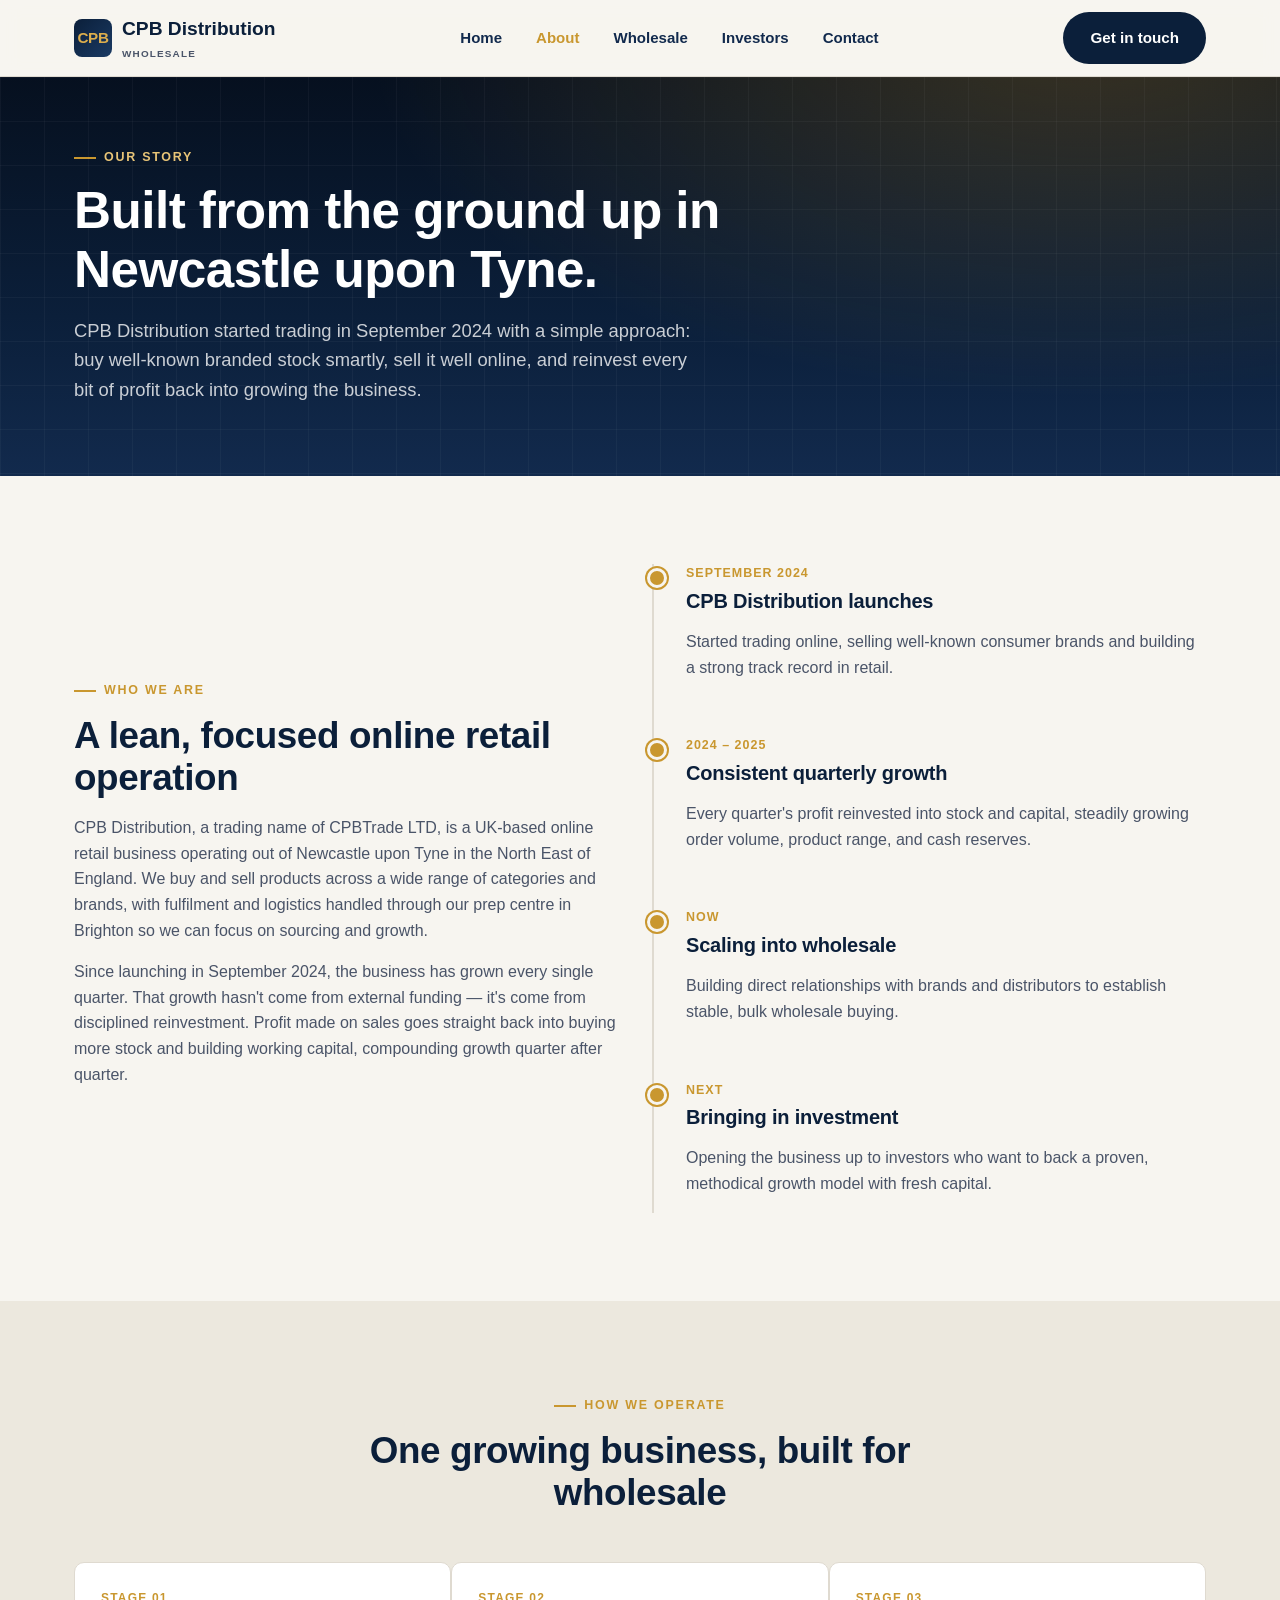
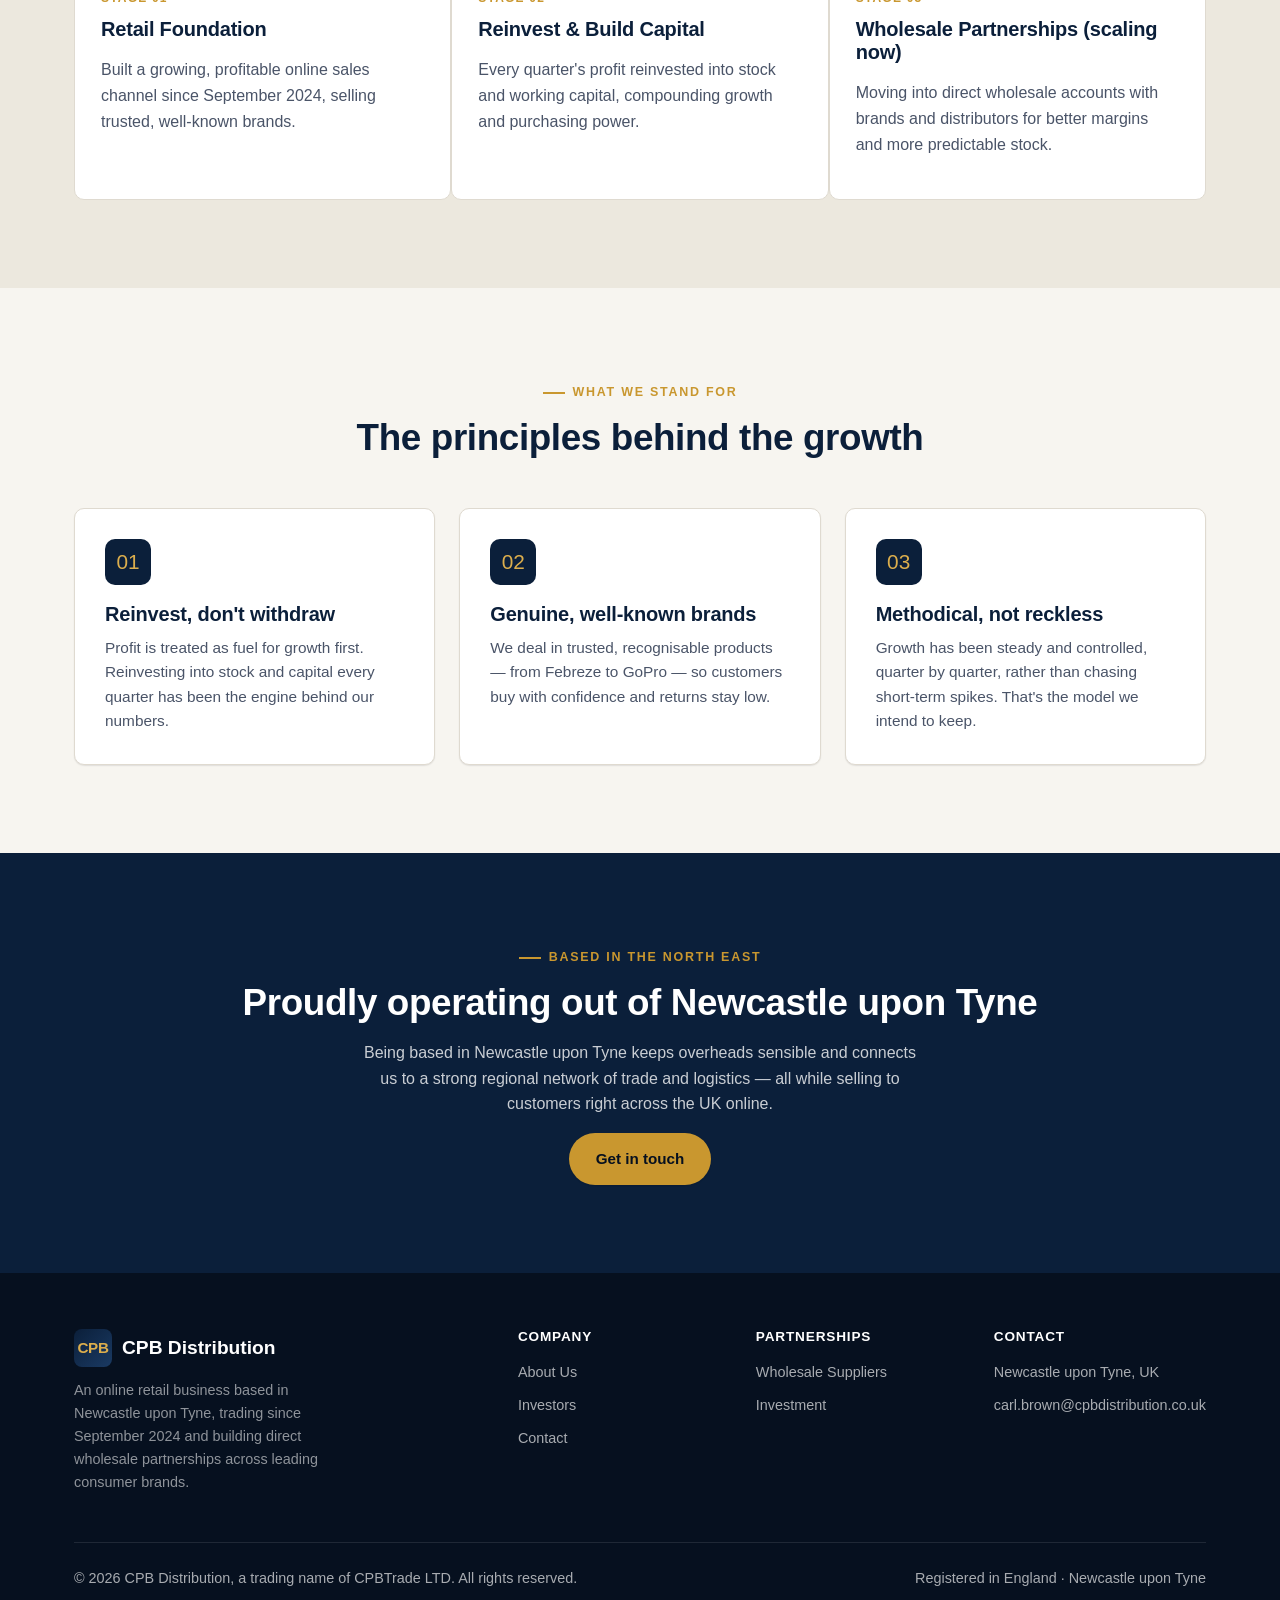
==== commit 3c887da6: "Remove all Amazon references sitewide Rewrites every mention of Amazon/Amazon FBA across all five pa" ====
--- a/about.html
+++ b/about.html
@@ -3,8 +3,8 @@
 <head>
 <meta charset="UTF-8">
 <meta name="viewport" content="width=device-width, initial-scale=1.0">
-<title>About CPB Distribution | Amazon FBA, Newcastle upon Tyne</title>
-<meta name="description" content="CPB Distribution is an Amazon FBA business based in Newcastle upon Tyne, trading since September 2024. Learn our story, our model, and where we're heading.">
+<title>About CPB Distribution | Newcastle upon Tyne</title>
+<meta name="description" content="CPB Distribution is an online retail business based in Newcastle upon Tyne, trading since September 2024. Learn our story, our model, and where we're heading.">
 <link rel="icon" href="assets/img/favicon.svg" type="image/svg+xml">
 <link rel="stylesheet" href="assets/css/style.css">
 </head>
@@ -37,7 +37,7 @@
   <div class="wrap">
     <div class="eyebrow">Our story</div>
     <h1>Built from the ground up in Newcastle upon Tyne.</h1>
-    <p class="lead">CPB Distribution started trading in September 2024 with a simple approach: buy well-known branded stock smartly, sell it well on Amazon, and reinvest every bit of profit back into growing the business.</p>
+    <p class="lead">CPB Distribution started trading in September 2024 with a simple approach: buy well-known branded stock smartly, sell it well online, and reinvest every bit of profit back into growing the business.</p>
   </div>
 </section>
 
@@ -45,15 +45,15 @@
   <div class="wrap grid-2" style="align-items:center">
     <div>
       <div class="eyebrow">Who we are</div>
-      <h2>A lean, focused Amazon FBA operation</h2>
-      <p>CPB Distribution, a trading name of CPBTrade LTD, is a UK-based Amazon FBA business operating out of Newcastle upon Tyne in the North East of England. We buy and sell products across a wide range of categories and brands on the Amazon marketplace, using Fulfilment by Amazon to handle storage, packing, and delivery so we can focus on sourcing and growth.</p>
+      <h2>A lean, focused online retail operation</h2>
+      <p>CPB Distribution, a trading name of CPBTrade LTD, is a UK-based online retail business operating out of Newcastle upon Tyne in the North East of England. We buy and sell products across a wide range of categories and brands, with fulfilment and logistics handled through our prep centre in Brighton so we can focus on sourcing and growth.</p>
       <p>Since launching in September 2024, the business has grown every single quarter. That growth hasn't come from external funding — it's come from disciplined reinvestment. Profit made on sales goes straight back into buying more stock and building working capital, compounding growth quarter after quarter.</p>
     </div>
     <div class="timeline">
       <div class="timeline-item">
         <span class="date">September 2024</span>
         <h3>CPB Distribution launches</h3>
-        <p>Started trading on Amazon, selling well-known consumer brands and building a strong track record on the marketplace.</p>
+        <p>Started trading online, selling well-known consumer brands and building a strong track record in retail.</p>
       </div>
       <div class="timeline-item">
         <span class="date">2024 – 2025</span>
@@ -83,8 +83,8 @@
     <div class="flow">
       <div class="flow-step">
         <div class="step-num">STAGE 01</div>
-        <h3>Amazon Retail Foundation</h3>
-        <p>Built a growing, profitable sales channel on Amazon since September 2024, selling trusted, well-known brands.</p>
+        <h3>Retail Foundation</h3>
+        <p>Built a growing, profitable online sales channel since September 2024, selling trusted, well-known brands.</p>
       </div>
       <div class="flow-step">
         <div class="step-num">STAGE 02</div>
@@ -131,7 +131,7 @@
     <div class="callout" style="background:transparent; padding:0;">
       <div class="eyebrow" style="justify-content:center">Based in the North East</div>
       <h2>Proudly operating out of Newcastle upon Tyne</h2>
-      <p>Being based in Newcastle upon Tyne keeps overheads sensible and connects us to a strong regional network of trade and logistics — all while selling to customers right across the UK via Amazon.</p>
+      <p>Being based in Newcastle upon Tyne keeps overheads sensible and connects us to a strong regional network of trade and logistics — all while selling to customers right across the UK online.</p>
       <div class="cta-row" style="justify-content:center">
         <a href="contact.html" class="btn btn-primary">Get in touch</a>
       </div>
@@ -144,7 +144,7 @@
     <div class="footer-grid">
       <div class="footer-brand">
         <div class="brand"><span class="mark">CPB</span> CPB Distribution</div>
-        <p style="color:rgba(255,255,255,0.55); max-width:280px;">An Amazon FBA business based in Newcastle upon Tyne, trading since September 2024 and building direct wholesale partnerships across leading consumer brands.</p>
+        <p style="color:rgba(255,255,255,0.55); max-width:280px;">An online retail business based in Newcastle upon Tyne, trading since September 2024 and building direct wholesale partnerships across leading consumer brands.</p>
       </div>
       <div>
         <h4>Company</h4>
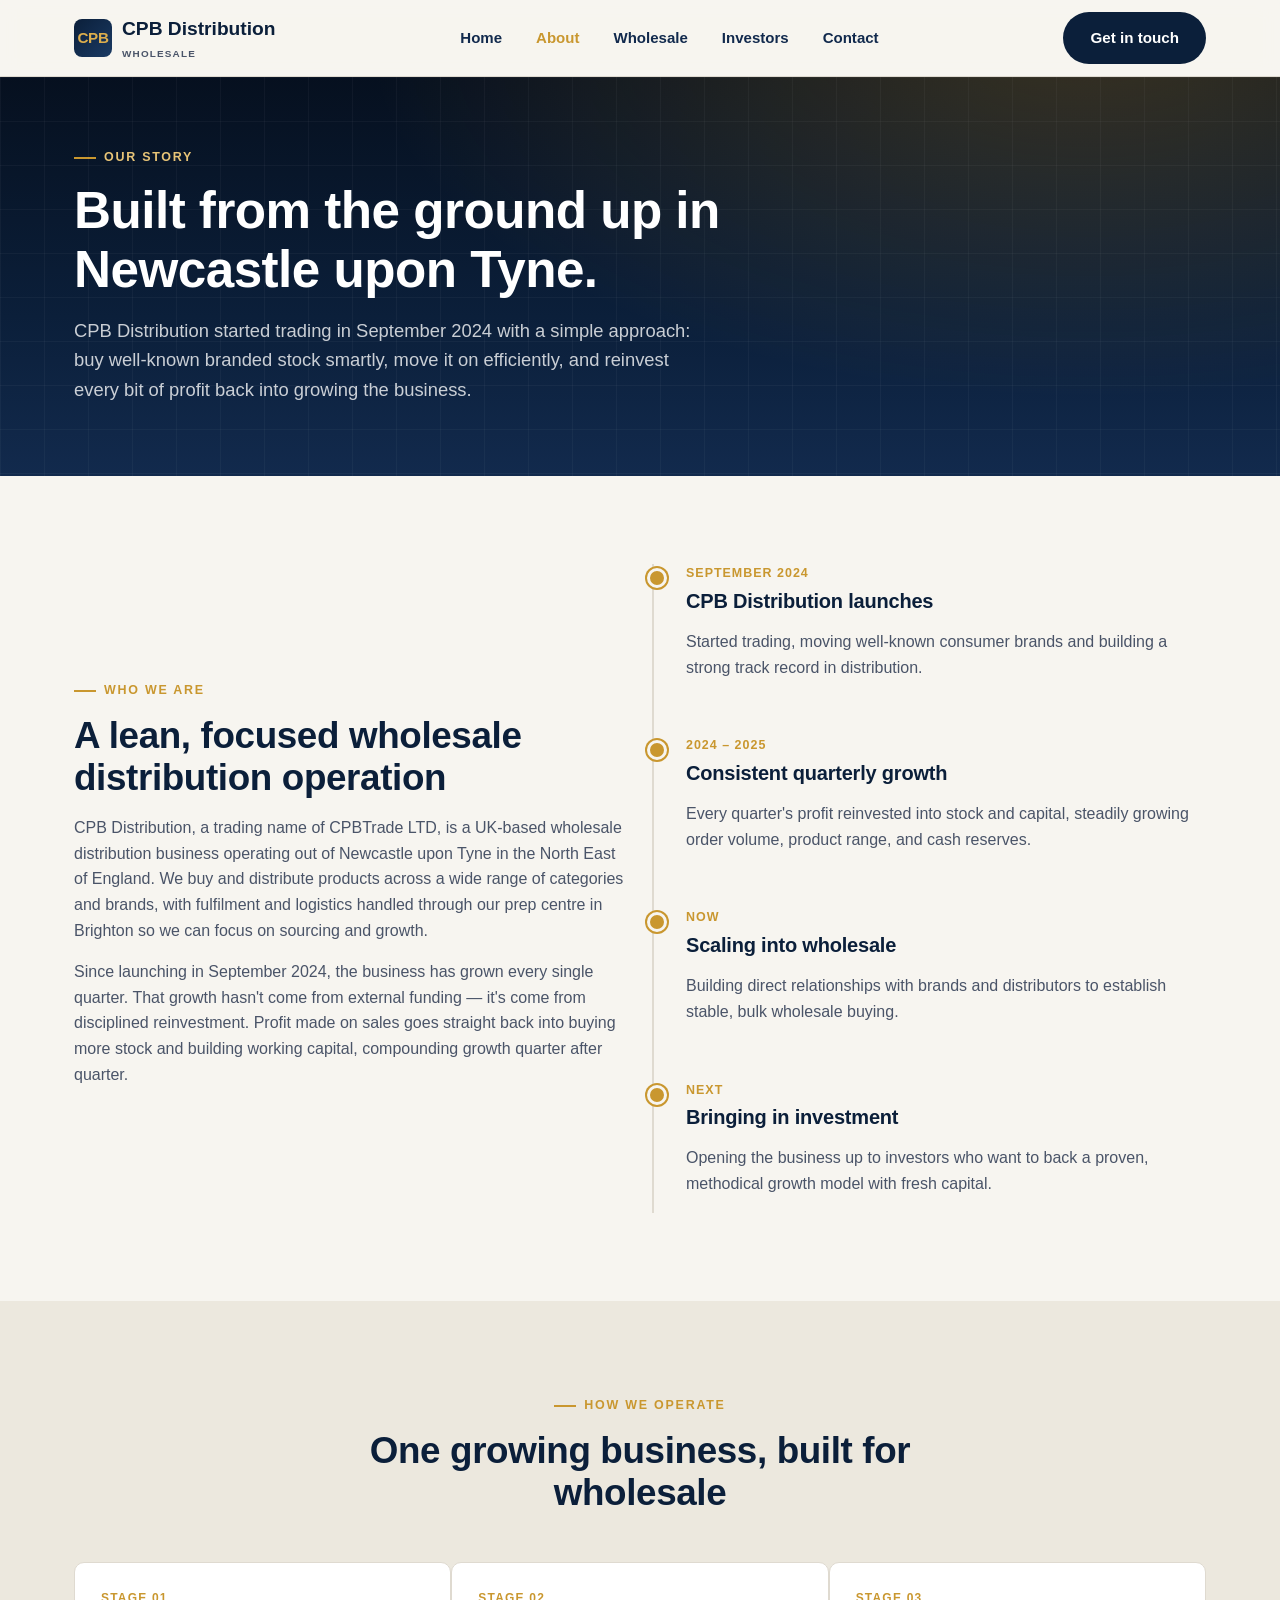
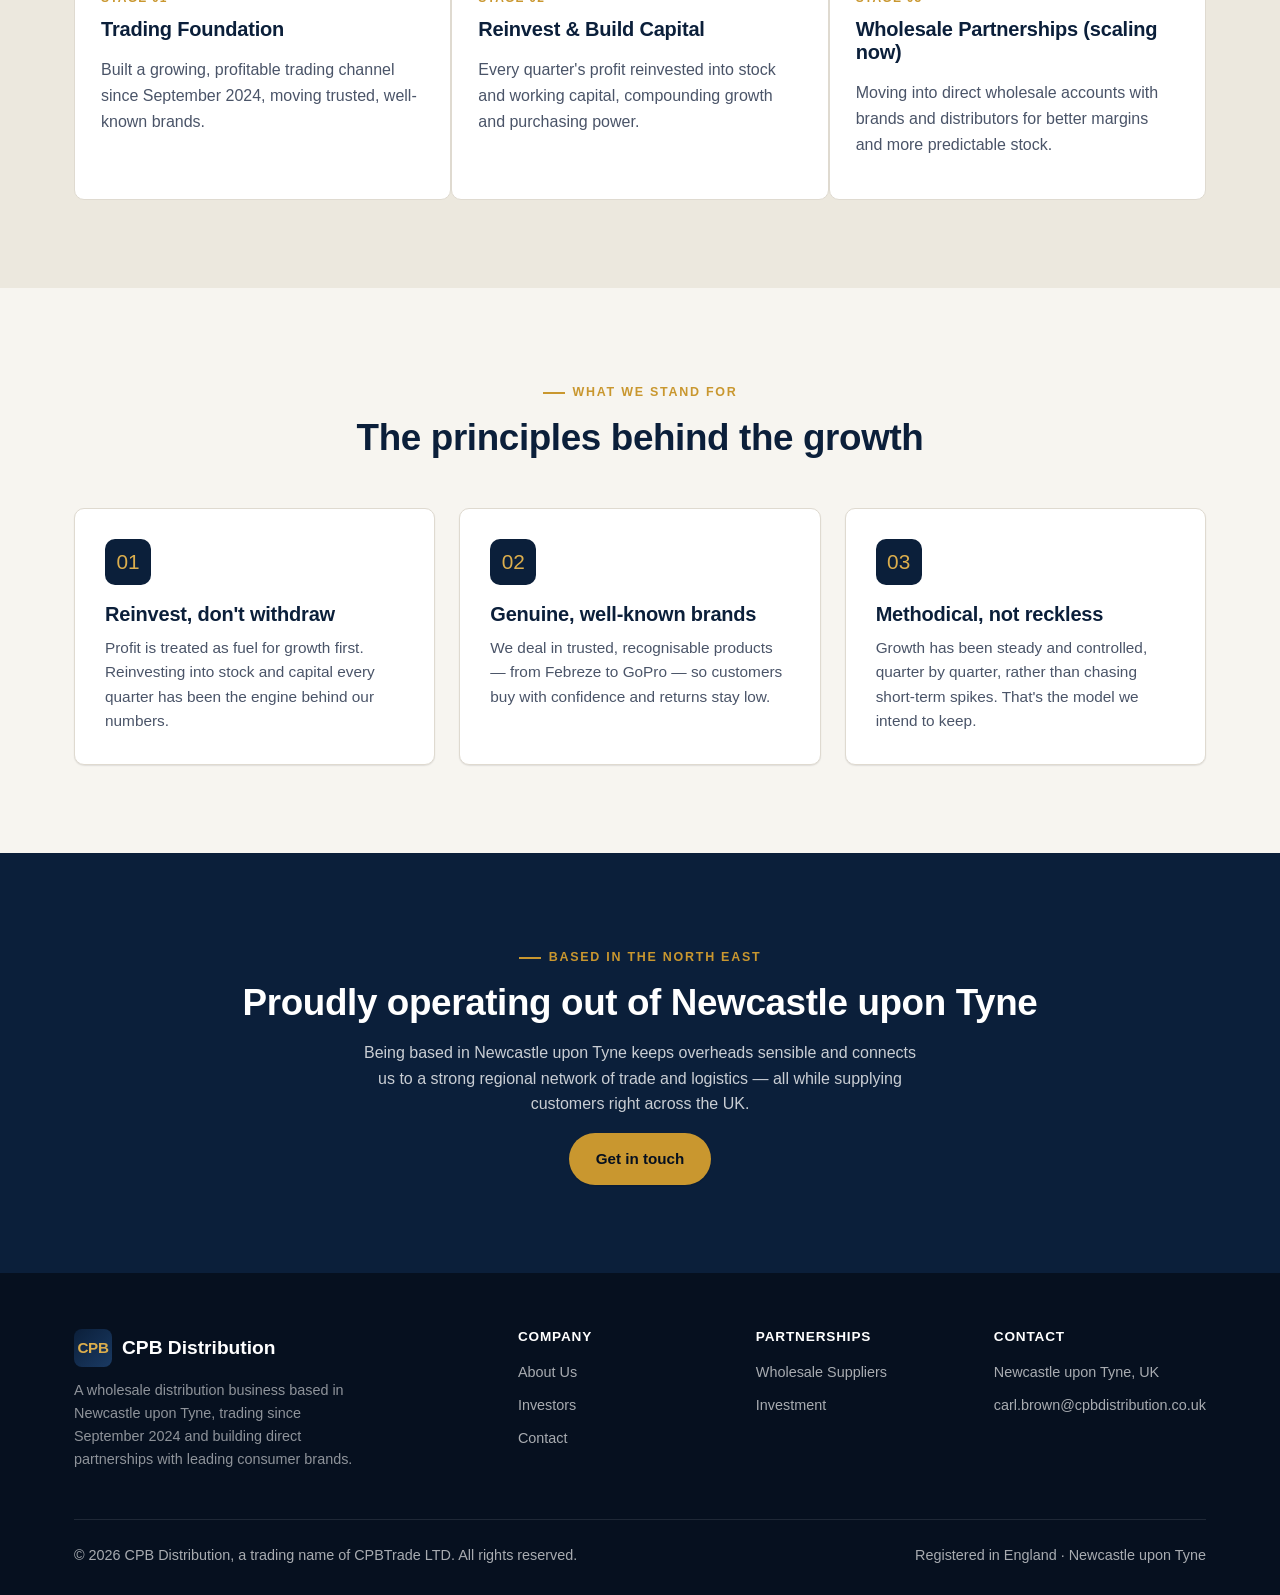
==== commit 31bc54ee: "Reframe entire site around wholesale distributor identity Removes every remaining "online retail" / " ====
--- a/about.html
+++ b/about.html
@@ -4,7 +4,7 @@
 <meta charset="UTF-8">
 <meta name="viewport" content="width=device-width, initial-scale=1.0">
 <title>About CPB Distribution | Newcastle upon Tyne</title>
-<meta name="description" content="CPB Distribution is an online retail business based in Newcastle upon Tyne, trading since September 2024. Learn our story, our model, and where we're heading.">
+<meta name="description" content="CPB Distribution is a wholesale distribution business based in Newcastle upon Tyne, trading since September 2024. Learn our story, our model, and where we're heading.">
 <link rel="icon" href="assets/img/favicon.svg" type="image/svg+xml">
 <link rel="stylesheet" href="assets/css/style.css">
 </head>
@@ -37,7 +37,7 @@
   <div class="wrap">
     <div class="eyebrow">Our story</div>
     <h1>Built from the ground up in Newcastle upon Tyne.</h1>
-    <p class="lead">CPB Distribution started trading in September 2024 with a simple approach: buy well-known branded stock smartly, sell it well online, and reinvest every bit of profit back into growing the business.</p>
+    <p class="lead">CPB Distribution started trading in September 2024 with a simple approach: buy well-known branded stock smartly, move it on efficiently, and reinvest every bit of profit back into growing the business.</p>
   </div>
 </section>
 
@@ -45,15 +45,15 @@
   <div class="wrap grid-2" style="align-items:center">
     <div>
       <div class="eyebrow">Who we are</div>
-      <h2>A lean, focused online retail operation</h2>
-      <p>CPB Distribution, a trading name of CPBTrade LTD, is a UK-based online retail business operating out of Newcastle upon Tyne in the North East of England. We buy and sell products across a wide range of categories and brands, with fulfilment and logistics handled through our prep centre in Brighton so we can focus on sourcing and growth.</p>
+      <h2>A lean, focused wholesale distribution operation</h2>
+      <p>CPB Distribution, a trading name of CPBTrade LTD, is a UK-based wholesale distribution business operating out of Newcastle upon Tyne in the North East of England. We buy and distribute products across a wide range of categories and brands, with fulfilment and logistics handled through our prep centre in Brighton so we can focus on sourcing and growth.</p>
       <p>Since launching in September 2024, the business has grown every single quarter. That growth hasn't come from external funding — it's come from disciplined reinvestment. Profit made on sales goes straight back into buying more stock and building working capital, compounding growth quarter after quarter.</p>
     </div>
     <div class="timeline">
       <div class="timeline-item">
         <span class="date">September 2024</span>
         <h3>CPB Distribution launches</h3>
-        <p>Started trading online, selling well-known consumer brands and building a strong track record in retail.</p>
+        <p>Started trading, moving well-known consumer brands and building a strong track record in distribution.</p>
       </div>
       <div class="timeline-item">
         <span class="date">2024 – 2025</span>
@@ -83,8 +83,8 @@
     <div class="flow">
       <div class="flow-step">
         <div class="step-num">STAGE 01</div>
-        <h3>Retail Foundation</h3>
-        <p>Built a growing, profitable online sales channel since September 2024, selling trusted, well-known brands.</p>
+        <h3>Trading Foundation</h3>
+        <p>Built a growing, profitable trading channel since September 2024, moving trusted, well-known brands.</p>
       </div>
       <div class="flow-step">
         <div class="step-num">STAGE 02</div>
@@ -131,7 +131,7 @@
     <div class="callout" style="background:transparent; padding:0;">
       <div class="eyebrow" style="justify-content:center">Based in the North East</div>
       <h2>Proudly operating out of Newcastle upon Tyne</h2>
-      <p>Being based in Newcastle upon Tyne keeps overheads sensible and connects us to a strong regional network of trade and logistics — all while selling to customers right across the UK online.</p>
+      <p>Being based in Newcastle upon Tyne keeps overheads sensible and connects us to a strong regional network of trade and logistics — all while supplying customers right across the UK.</p>
       <div class="cta-row" style="justify-content:center">
         <a href="contact.html" class="btn btn-primary">Get in touch</a>
       </div>
@@ -144,7 +144,7 @@
     <div class="footer-grid">
       <div class="footer-brand">
         <div class="brand"><span class="mark">CPB</span> CPB Distribution</div>
-        <p style="color:rgba(255,255,255,0.55); max-width:280px;">An online retail business based in Newcastle upon Tyne, trading since September 2024 and building direct wholesale partnerships across leading consumer brands.</p>
+        <p style="color:rgba(255,255,255,0.55); max-width:280px;">A wholesale distribution business based in Newcastle upon Tyne, trading since September 2024 and building direct partnerships with leading consumer brands.</p>
       </div>
       <div>
         <h4>Company</h4>
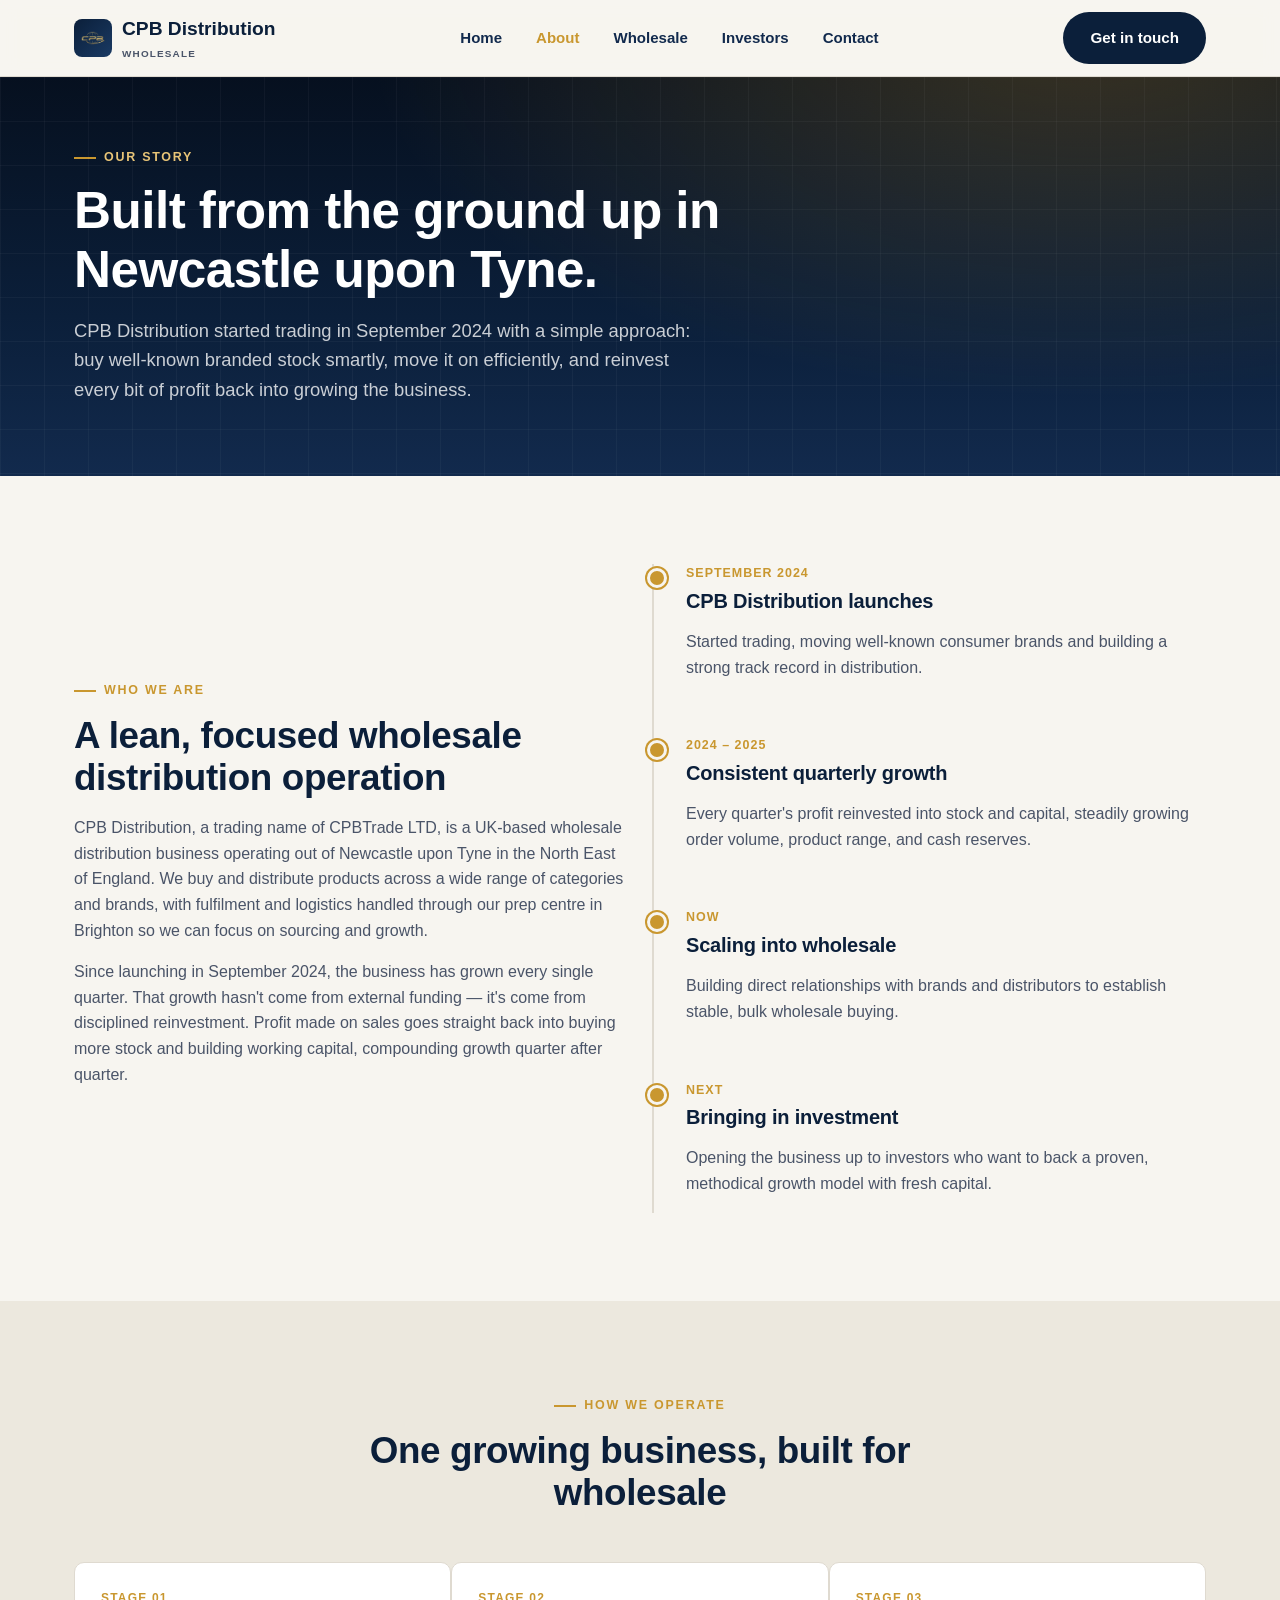
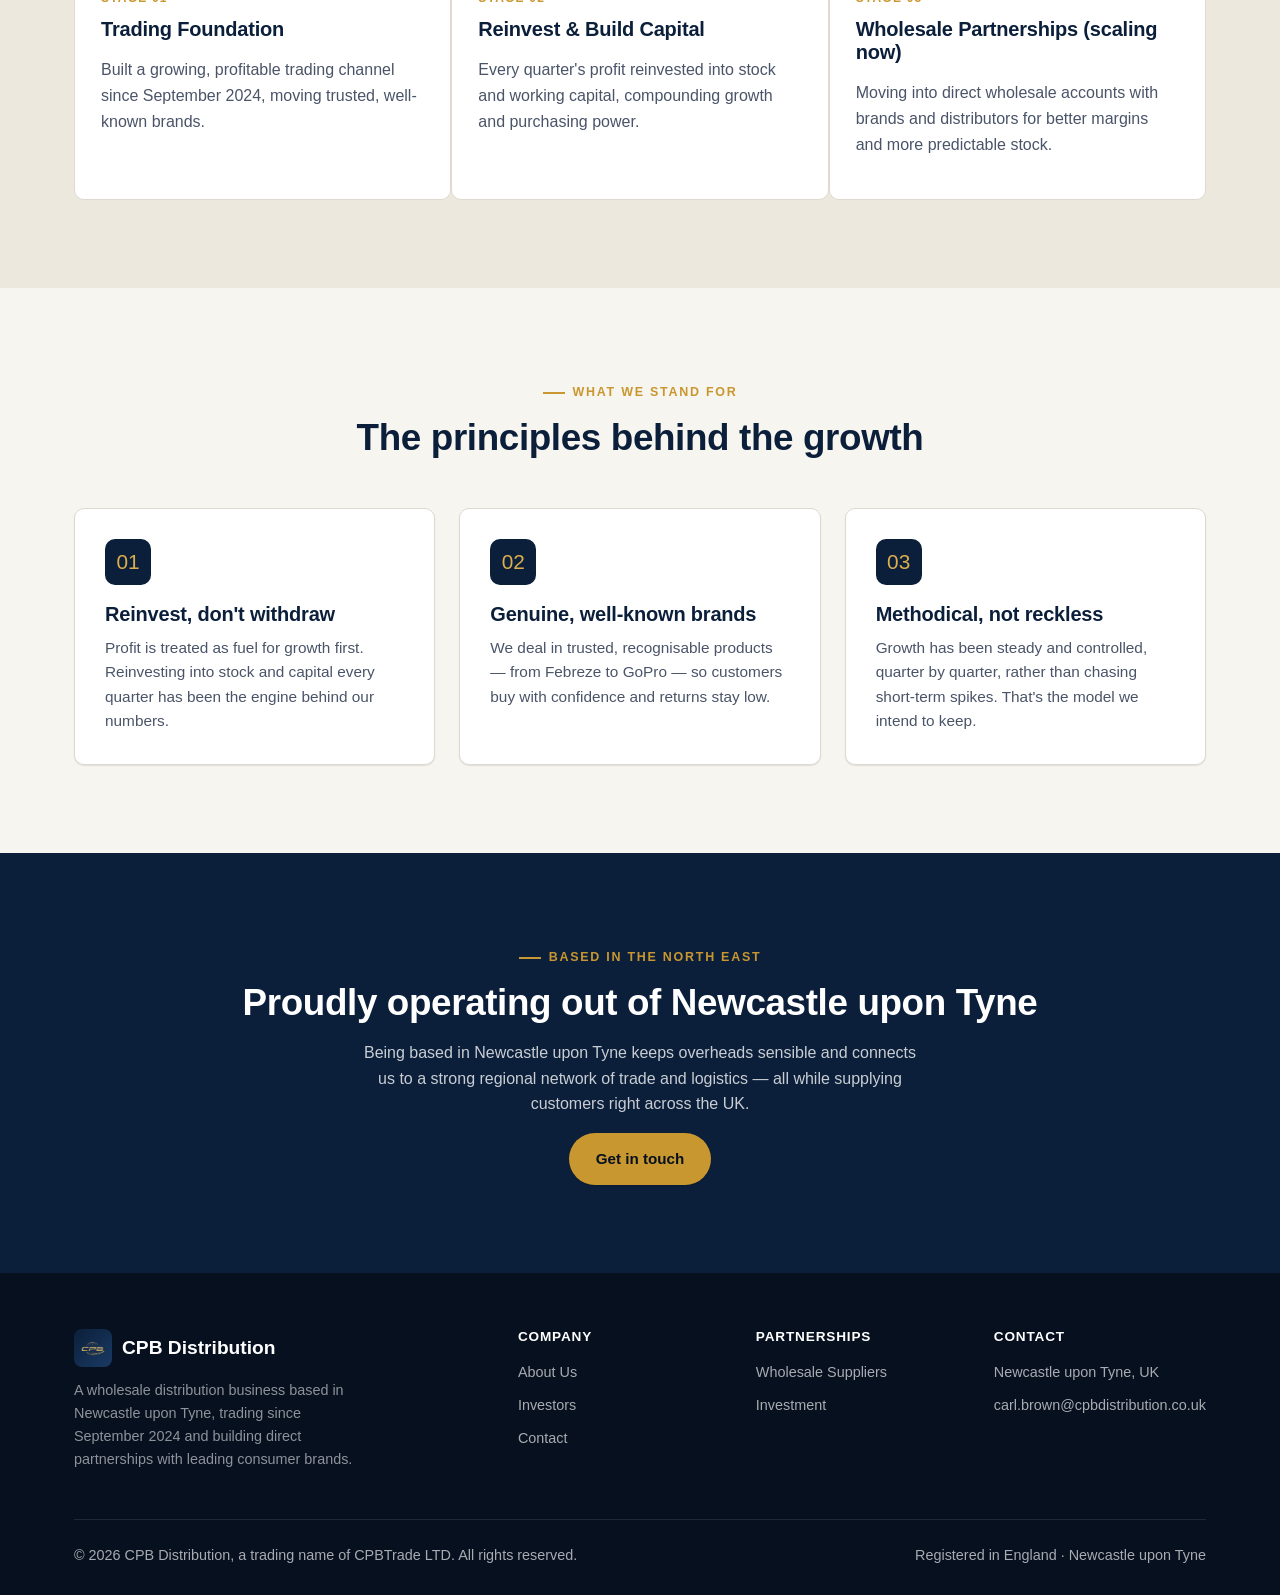
==== commit 7fdd277b: "Replace text placeholder logo with the real CPB Distribution mark Swaps the CSS-generated "CPB" text" ====
--- a/about.html
+++ b/about.html
@@ -5,7 +5,7 @@
 <meta name="viewport" content="width=device-width, initial-scale=1.0">
 <title>About CPB Distribution | Newcastle upon Tyne</title>
 <meta name="description" content="CPB Distribution is a wholesale distribution business based in Newcastle upon Tyne, trading since September 2024. Learn our story, our model, and where we're heading.">
-<link rel="icon" href="assets/img/favicon.svg" type="image/svg+xml">
+<link rel="icon" href="assets/img/favicon.png" type="image/png">
 <link rel="stylesheet" href="assets/css/style.css">
 </head>
 <body>
@@ -13,7 +13,7 @@
 <header class="site-header">
   <div class="wrap nav">
     <a href="index.html" class="brand">
-      <span class="mark">CPB</span>
+      <span class="mark"><img src="assets/img/logo-mark.png" alt="CPB Distribution logo"></span>
       <span>
         CPB Distribution
         <span class="sub">Wholesale</span>
@@ -143,7 +143,7 @@
   <div class="wrap">
     <div class="footer-grid">
       <div class="footer-brand">
-        <div class="brand"><span class="mark">CPB</span> CPB Distribution</div>
+        <div class="brand"><span class="mark"><img src="assets/img/logo-mark.png" alt="CPB Distribution logo"></span> CPB Distribution</div>
         <p style="color:rgba(255,255,255,0.55); max-width:280px;">A wholesale distribution business based in Newcastle upon Tyne, trading since September 2024 and building direct partnerships with leading consumer brands.</p>
       </div>
       <div>
--- a/assets/css/style.css
+++ b/assets/css/style.css
@@ -162,13 +162,18 @@
   height: 38px;
   border-radius: 8px;
   background: linear-gradient(135deg, var(--navy-900), var(--navy-700));
-  color: var(--gold-400);
   display: flex;
   align-items: center;
   justify-content: center;
-  font-weight: 800;
-  font-size: 0.95rem;
-  letter-spacing: -0.02em;
+  padding: 6px;
+  flex-shrink: 0;
+  overflow: hidden;
+}
+.brand .mark img {
+  width: 100%;
+  height: 100%;
+  object-fit: contain;
+  display: block;
 }
 .brand .sub {
   display: block;
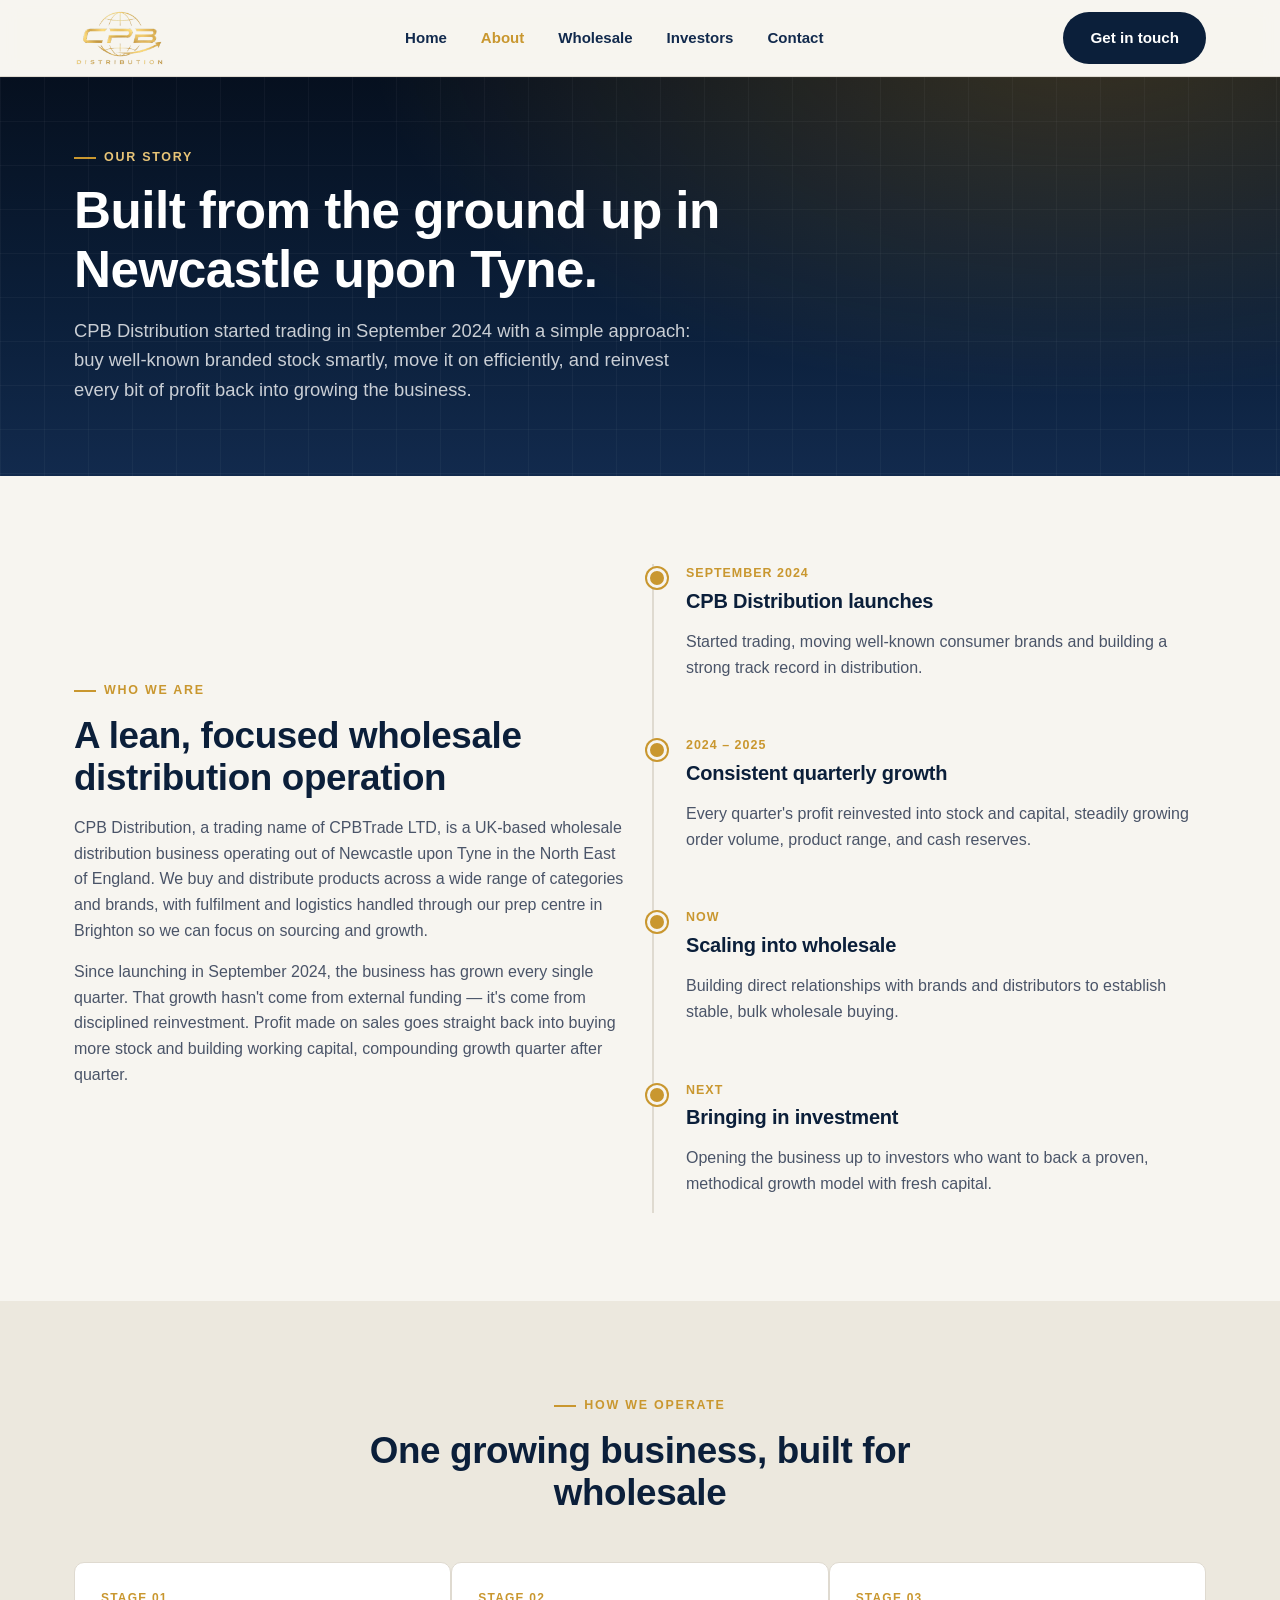
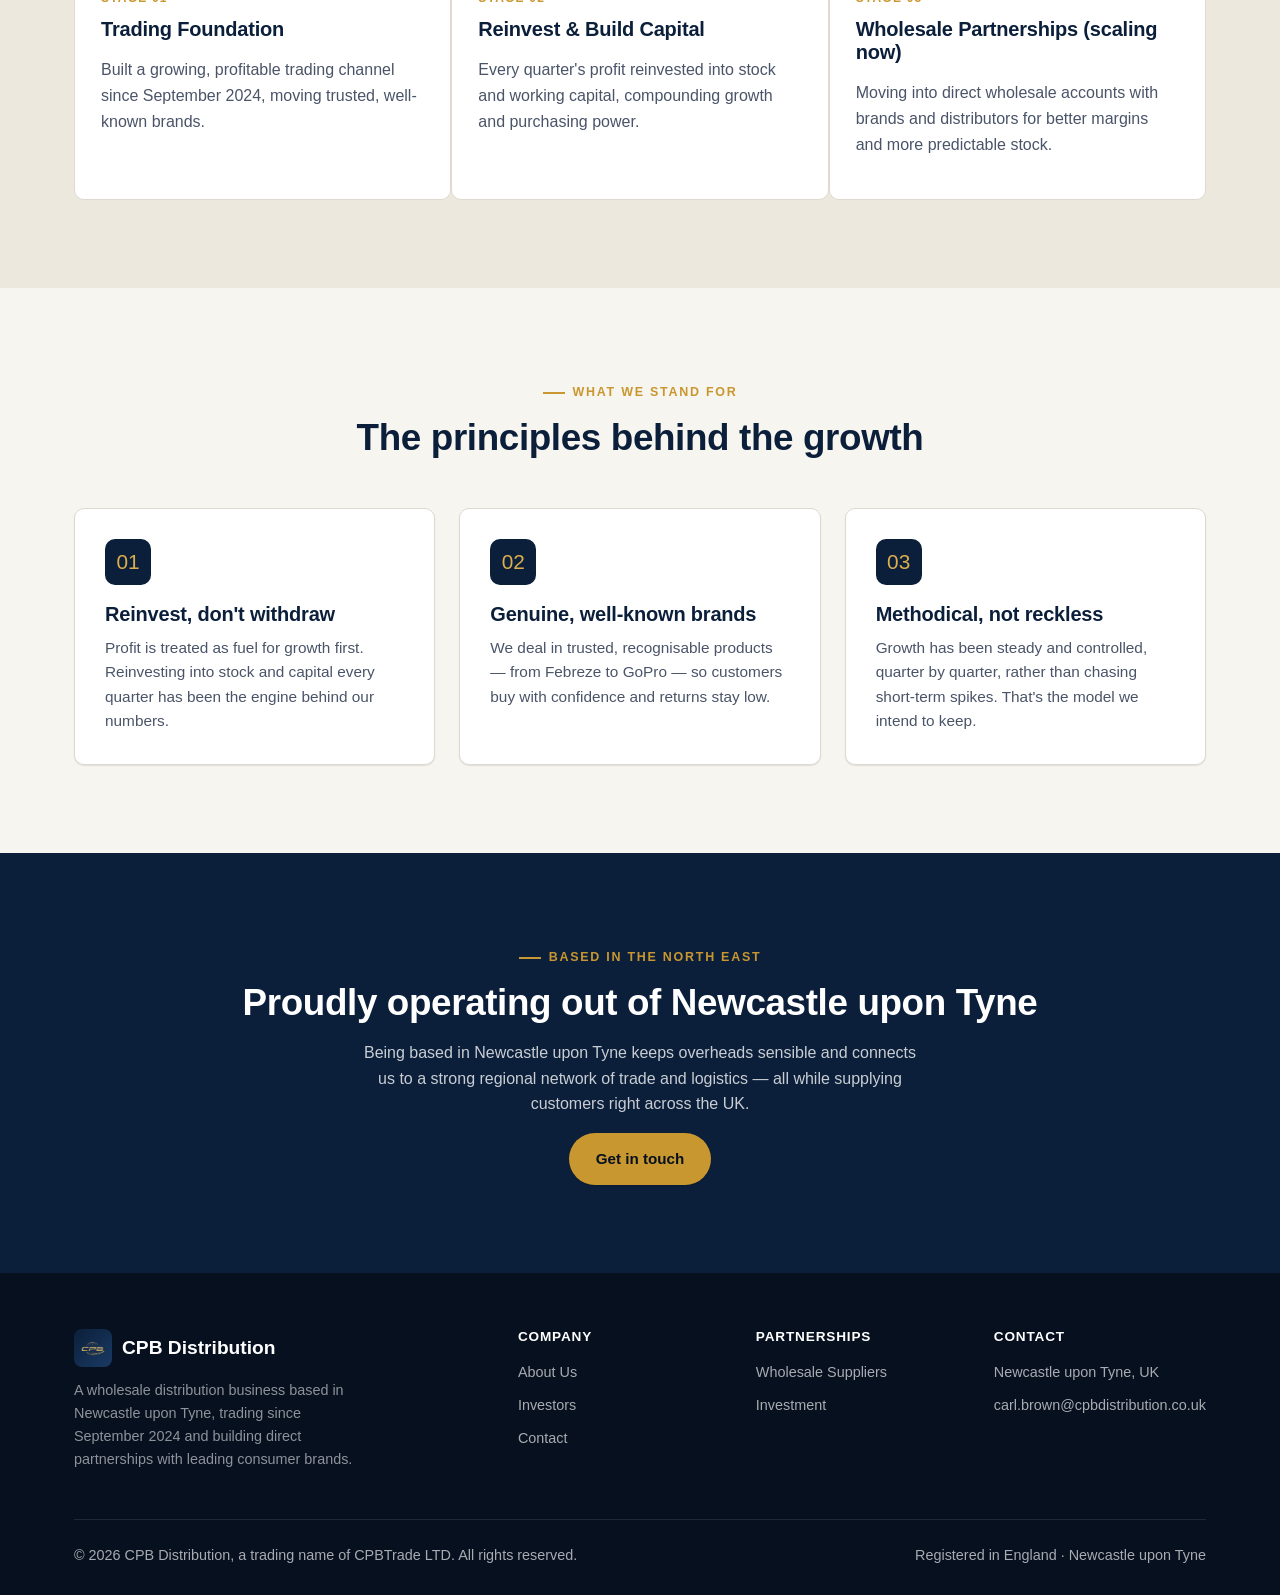
==== commit 5fee0e08: "Enlarge nav logo to fill the header, dropping the text lockup The header brand block now shows a sin" ====
--- a/about.html
+++ b/about.html
@@ -13,11 +13,7 @@
 <header class="site-header">
   <div class="wrap nav">
     <a href="index.html" class="brand">
-      <span class="mark"><img src="assets/img/logo-mark.png" alt="CPB Distribution logo"></span>
-      <span>
-        CPB Distribution
-        <span class="sub">Wholesale</span>
-      </span>
+      <img src="assets/img/logo-lockup.png" alt="CPB Distribution — Wholesale &amp; Distribution" class="brand-logo">
     </a>
     <nav class="nav-links">
       <a href="index.html">Home</a>
--- a/assets/css/style.css
+++ b/assets/css/style.css
@@ -175,16 +175,11 @@
   object-fit: contain;
   display: block;
 }
-.brand .sub {
+.brand-logo {
+  height: 58px;
+  width: auto;
   display: block;
-  font-size: 0.62rem;
-  font-weight: 600;
-  letter-spacing: 0.12em;
-  color: var(--ink-soft);
-  text-transform: uppercase;
-  margin-top: 1px;
-}
-
+}
 .nav-links {
   display: flex;
   align-items: center;
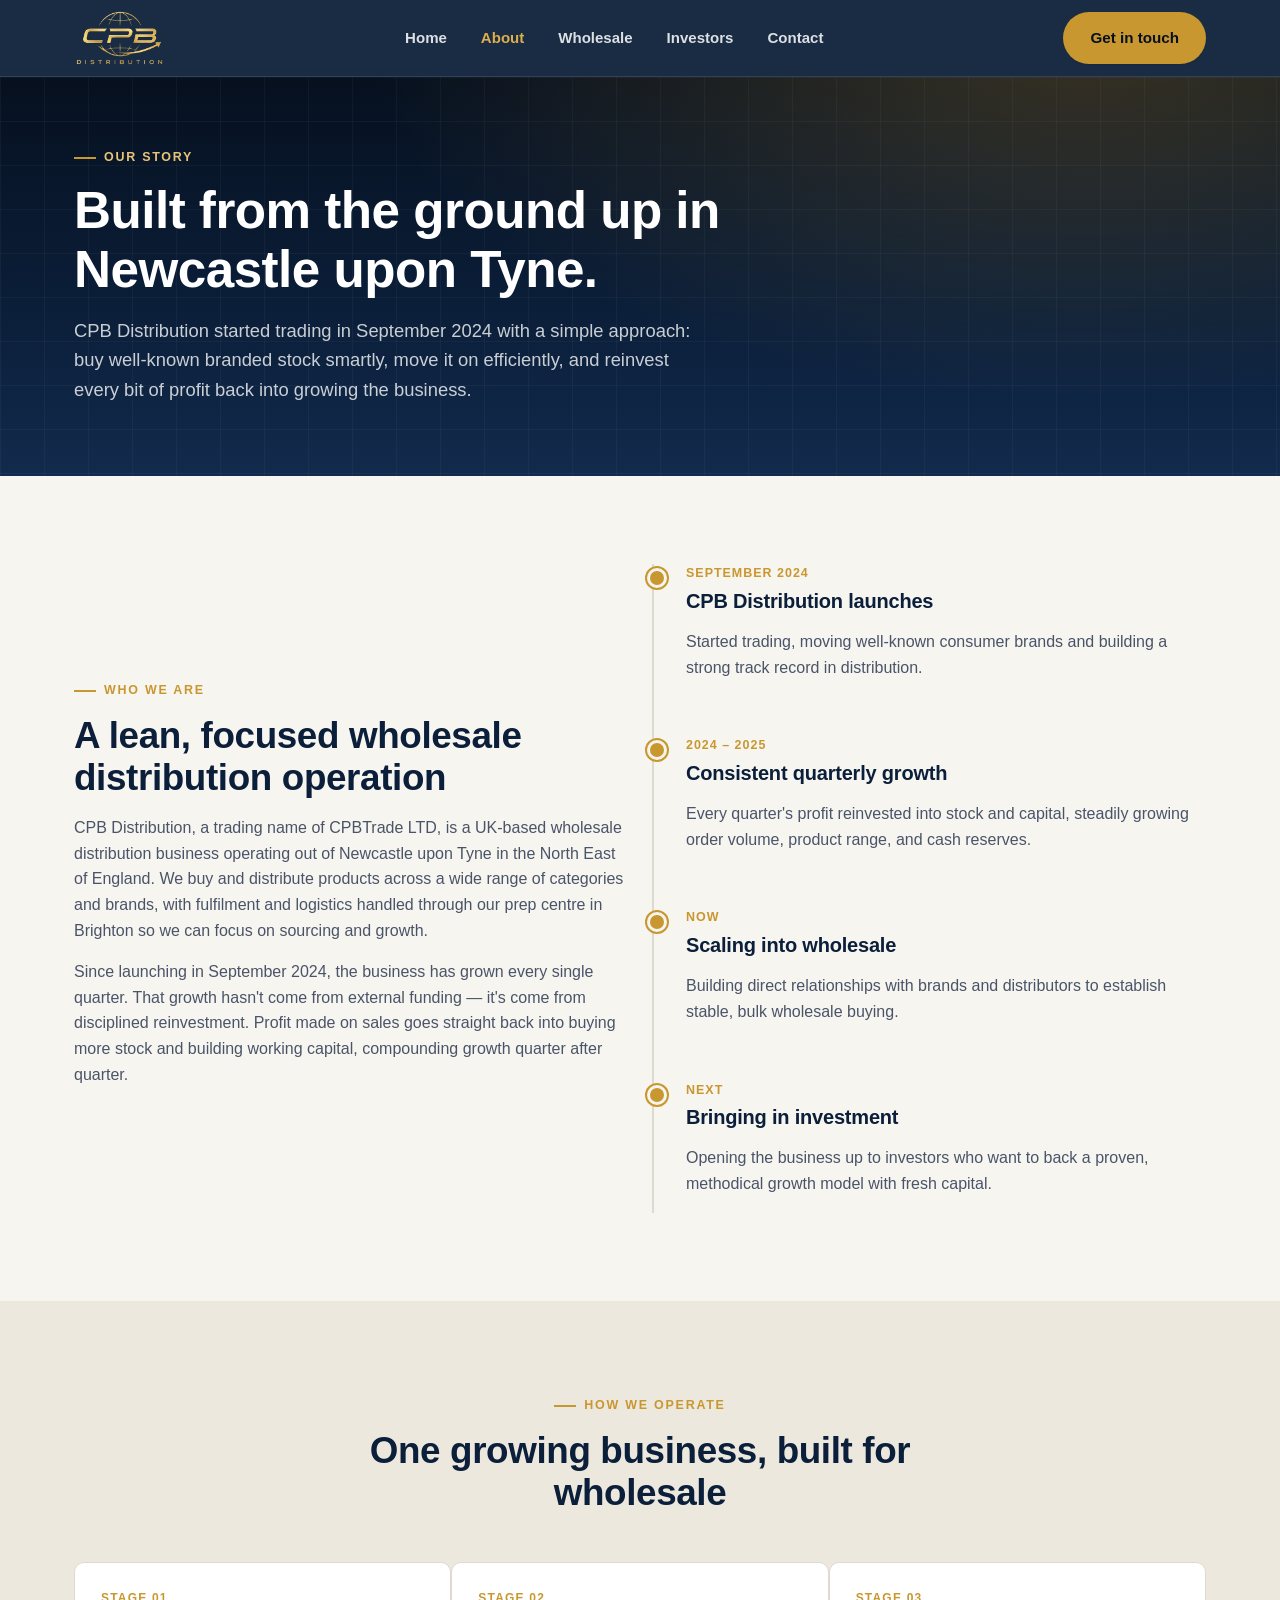
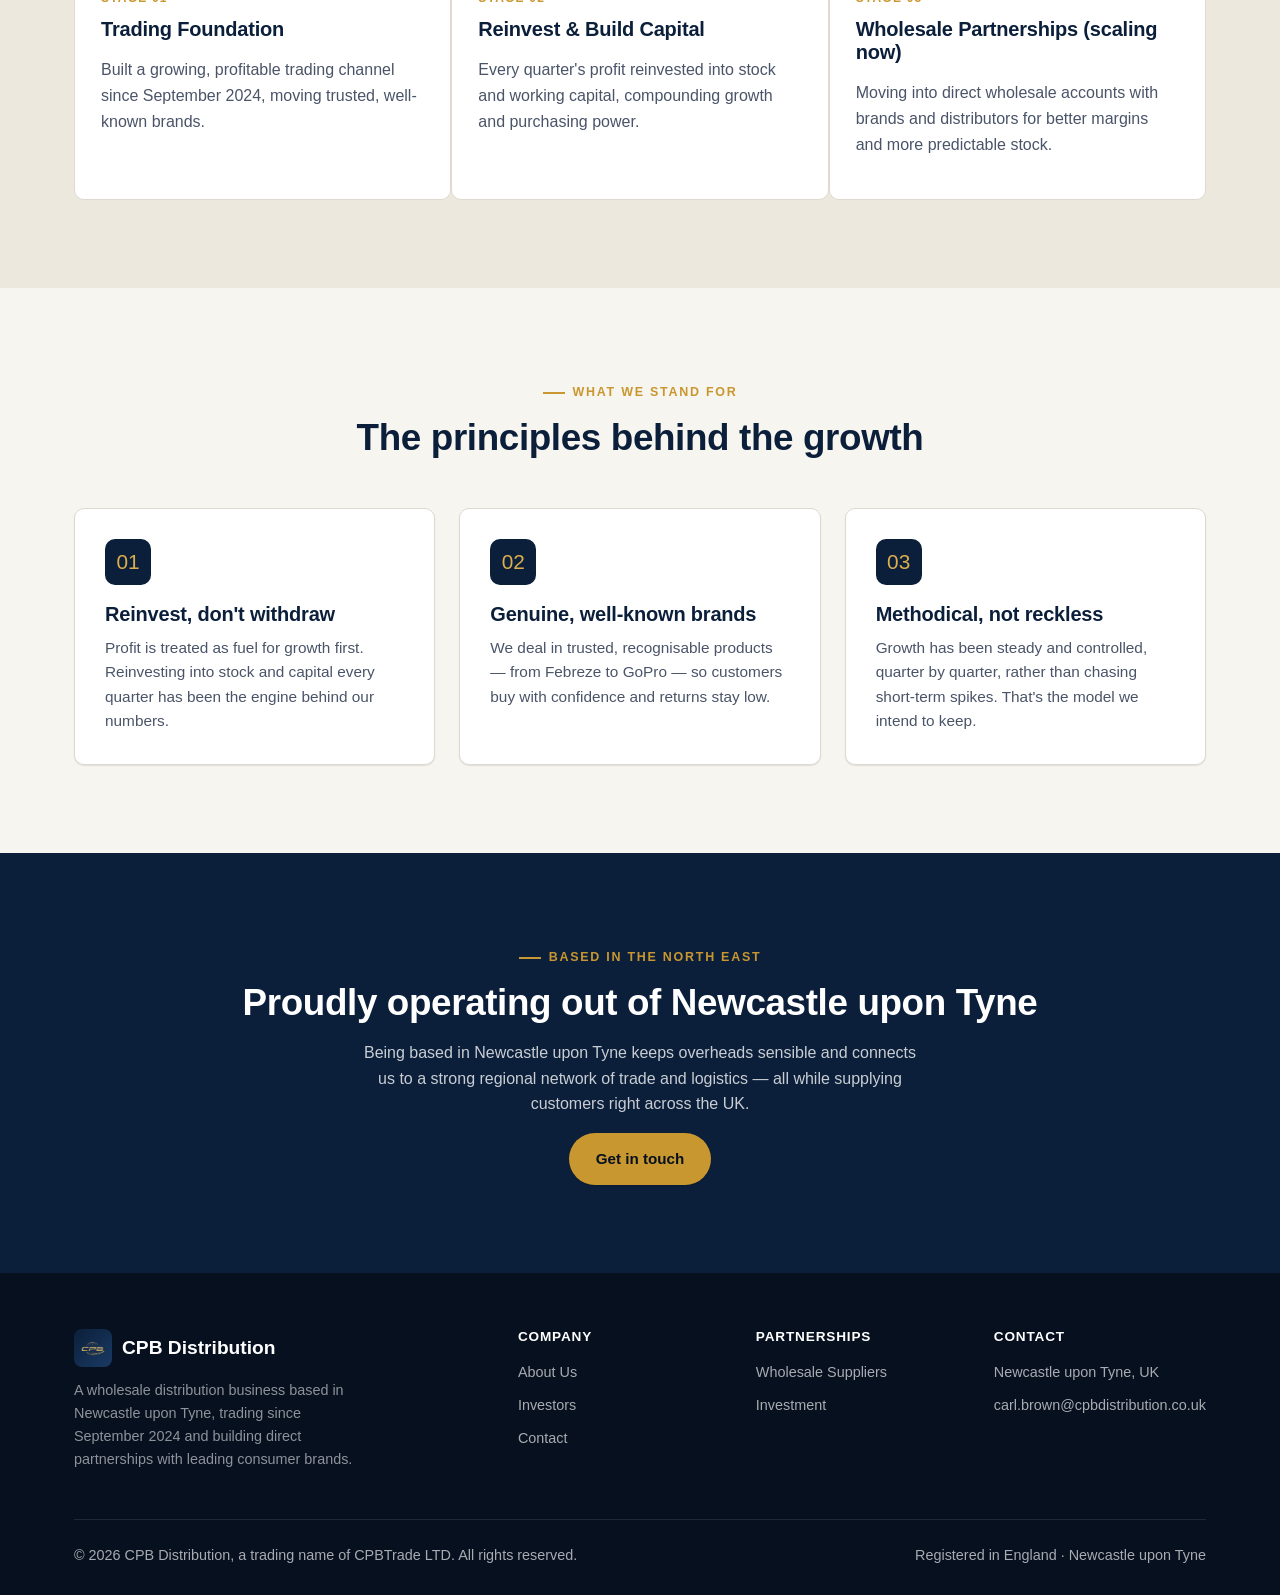
==== commit 64ff21c5: "Make the header navy so the gold logo has proper contrast The header was still using its original li" ====
--- a/about.html
+++ b/about.html
@@ -23,7 +23,7 @@
       <a href="contact.html">Contact</a>
     </nav>
     <div class="nav-cta">
-      <a href="contact.html" class="btn btn-dark">Get in touch</a>
+      <a href="contact.html" class="btn btn-primary">Get in touch</a>
       <button class="nav-toggle" aria-label="Toggle menu"><span></span></button>
     </div>
   </div>
--- a/assets/css/style.css
+++ b/assets/css/style.css
@@ -139,9 +139,9 @@
   position: sticky;
   top: 0;
   z-index: 100;
-  background: rgba(247, 245, 240, 0.9);
+  background: rgba(11, 31, 58, 0.94);
   backdrop-filter: saturate(180%) blur(10px);
-  border-bottom: 1px solid var(--line);
+  border-bottom: 1px solid rgba(255, 255, 255, 0.1);
 }
 .nav {
   display: flex;
@@ -190,17 +190,17 @@
   border-radius: 8px;
   font-size: 0.94rem;
   font-weight: 600;
-  color: var(--navy-800);
+  color: rgba(255, 255, 255, 0.85);
   transition: background 0.15s ease, color 0.15s ease;
 }
-.nav-links a:hover { background: var(--paper-dim); }
-.nav-links a.active { color: var(--gold-500); }
+.nav-links a:hover { background: rgba(255, 255, 255, 0.08); }
+.nav-links a.active { color: var(--gold-400); }
 
 .nav-cta { display: flex; align-items: center; gap: 10px; }
 .nav-toggle {
   display: none;
   background: none;
-  border: 1px solid var(--line);
+  border: 1px solid rgba(255, 255, 255, 0.3);
   border-radius: 8px;
   width: 42px;
   height: 42px;
@@ -213,7 +213,7 @@
   display: block;
   width: 18px;
   height: 2px;
-  background: var(--navy-900);
+  background: var(--white);
   position: relative;
 }
 .nav-toggle::before { transform: translateY(-6px); position: absolute; }
@@ -669,8 +669,8 @@
     top: 76px;
     left: 0;
     right: 0;
-    background: var(--paper);
-    border-bottom: 1px solid var(--line);
+    background: rgba(11, 31, 58, 0.98);
+    border-bottom: 1px solid rgba(255, 255, 255, 0.1);
     padding: 12px 24px 20px;
     gap: 4px;
   }
